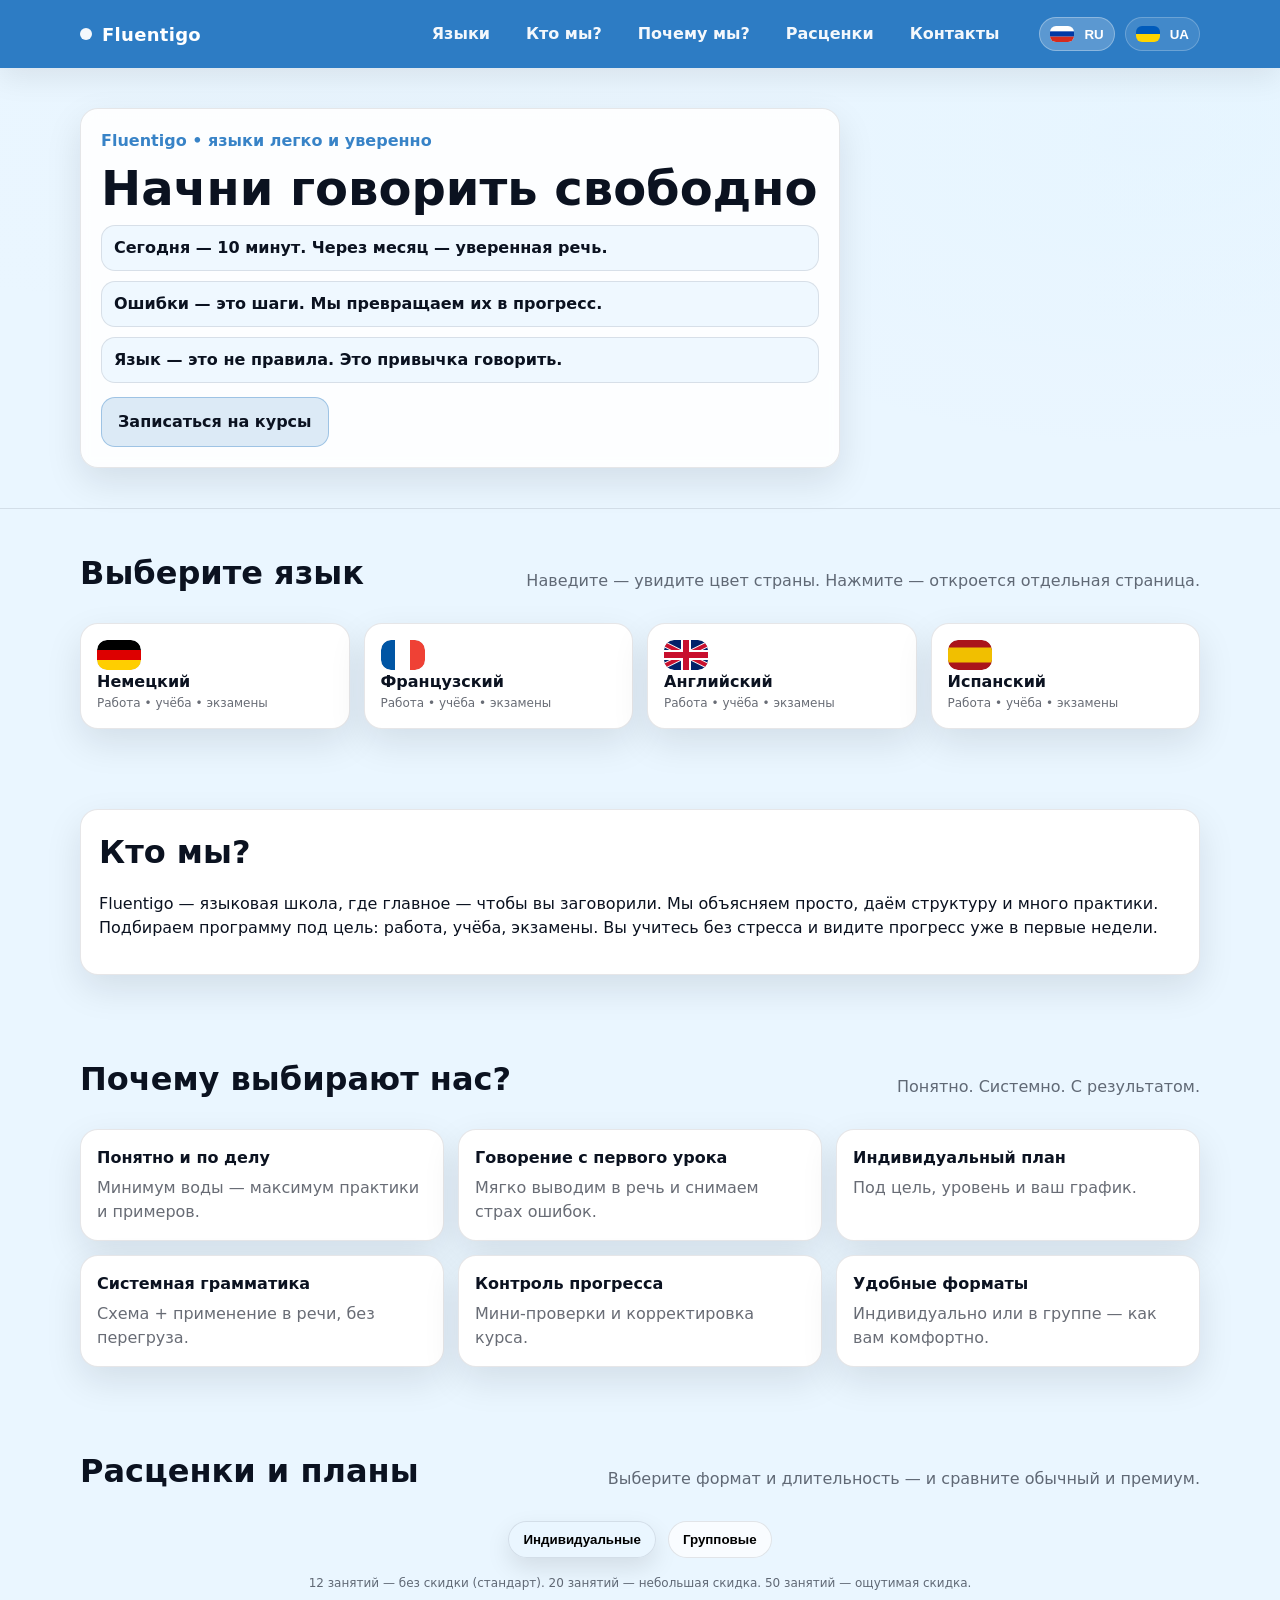
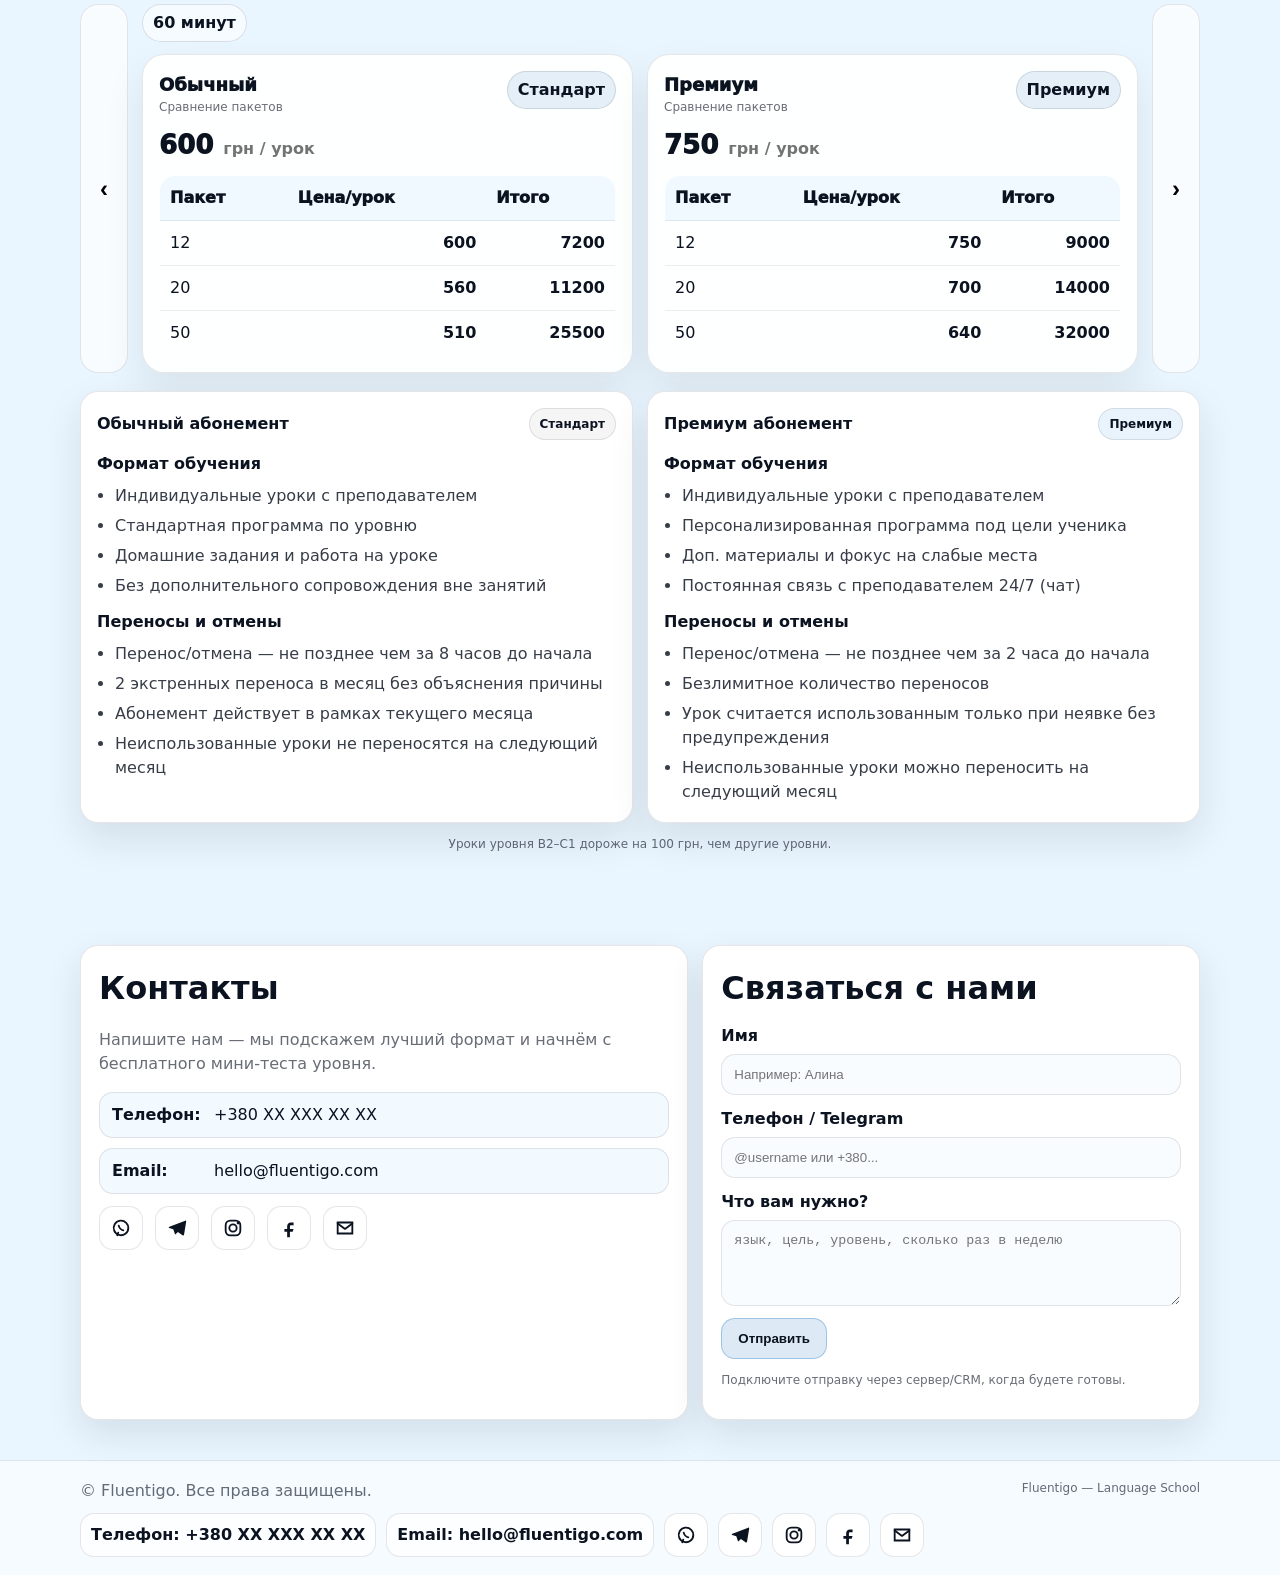
==== index.html @ a1dac769 "Add files via upload" ====
<!doctype html>
<html lang="ru">
<head>
  <meta charset="utf-8" />
  <meta name="viewport" content="width=device-width, initial-scale=1" />
  <title>Fluentigo — языковая школа</title>
  <link rel="stylesheet" href="./styles.css" />
</head>

<body>
  <header class="topbar">
    <div class="container topbar-row">
      <a class="brand" href="./index.html" aria-label="Fluentigo">
        <span class="brand-dot"></span>
        <span class="brand-name" id="siteName">Fluentigo</span>
      </a>

      <!-- Desktop: inline. Mobile: turns into a right-side drawer (see styles.css) -->
      <div class="topbar-actions" aria-label="Меню">
        <nav class="nav" aria-label="Навигация">
          <a href="#languages" data-i18n="nav_languages">Языки</a>
          <a href="#about" data-i18n="nav_about">Кто мы?</a>
          <a href="#why" data-i18n="nav_why">Почему мы?</a>
          <a href="#pricing" data-i18n="nav_pricing">Расценки</a>
          <a href="#contact" data-i18n="nav_contact">Контакты</a>
        </nav>
        <div class="ui-switch" aria-label="Выбор языка интерфейса">
          <button class="ui-pill" id="uiRu" type="button" aria-pressed="true" title="Русский">
            <span class="flag-mini"><img src="./assets/flags/ru.svg" alt="RU"></span>
            <span>RU</span>
          </button>
          <button class="ui-pill" id="uiUa" type="button" aria-pressed="false" title="Українська">
            <span class="flag-mini"><img src="./assets/flags/ua.svg" alt="UA"></span>
            <span>UA</span>
          </button>
        </div>
      </div>

      <button class="menu-btn" type="button" aria-label="Открыть меню" aria-expanded="false">
        <span></span>
      </button>
    </div>
  </header>

  <div class="menu-backdrop" aria-hidden="true"></div>

  <main>
    <section class="section hero" id="heroSection">
      <div class="container hero-grid">
        <div class="hero-card">
          <p class="hero-kicker" id="heroKicker"></p>
          <h1 id="heroTitle"></h1>
          <div class="hero-quotes" id="heroQuotes"></div>

          <div class="hero-actions">
            <a class="btn" href="#contact" data-i18n="btn_enroll">Записаться на курсы</a>
          </div>
        </div>
      </div>
    </section>

    <section class="section" id="languages">
      <div class="container">
        <div class="section-head">
          <h2>Выберите язык</h2>
          <p class="muted">Наведите — увидите цвет страны. Нажмите — откроется отдельная страница.</p>
        </div>
        <div class="lang-grid" id="langGrid"></div>
      </div>
    </section>

    <section class="section" id="about">
      <div class="container">
        <div class="panel">
          <h2 id="aboutTitle"></h2>
          <p id="aboutText" class="text"></p>
        </div>
      </div>
    </section>

    <section class="section" id="why">
      <div class="container">
        <div class="section-head">
          <h2>Почему выбирают нас?</h2>
          <p class="muted">Понятно. Системно. С результатом.</p>
        </div>
        <div class="cards" id="whyCards"></div>
      </div>
    </section>
    <section class="section" id="pricing">
      <div class="container">
        <div class="section-head">
          <h2 data-i18n="pricing_title">Расценки и планы</h2>
          <p class="muted" data-i18n="pricing_subtitle">Выберите формат и длительность — и сравните обычный и премиум.</p>
        </div>

        <div class="pricing-controls" role="group" aria-label="Формат занятий">
          <button class="chip" id="typeIndividual" type="button" aria-pressed="true">Индивидуальные</button>
          <button class="chip" id="typeGroup" type="button" aria-pressed="false">Групповые</button>
        </div>

        <div class="muted tiny" style="text-align:center; margin-bottom: 12px;" id="discountNote"></div>

        <div class="pricing-carousel">
          <button class="carousel-arrow" id="pricePrev" type="button" aria-label="Предыдущая длительность">‹</button>

          <div>
            <div class="duration-pill" id="durationPill">60 минут</div>
            <div class="pricing-cards" id="pricingCards"></div>
          </div>

          <button class="carousel-arrow" id="priceNext" type="button" aria-label="Следующая длительность">›</button>
        </div>

        <div class="pricing-benefits" id="pricingBenefits"></div>

        <p class="muted tiny" style="text-align:center; margin-top: 12px;" id="pricingNote"></p>
      </div>
    </section>


    <section class="section" id="contact">
      <div class="container contact-grid">
        <div class="panel">
          <h2>Контакты</h2>
          <p class="text muted" id="contactText"></p>

          <div class="contact-list" id="contactList"></div>
          <div class="socials" id="socials"></div>
        </div>

        <form class="panel form"  id="contactForm">
          <h2 style="margin-top:0;" id="contactFormTitle"></h2>
          <label>
            <span id="contactFormNameLabel"></span>
            <input required type="text" id="contactFormName" />
          </label>
          <label>
            <span id="contactFormPhoneLabel"></span>
            <input required type="text" id="contactFormPhone" />
          </label>
          <label>
            <span id="contactFormNeedLabel"></span>
            <textarea rows="4" id="contactFormNeed"></textarea>
          </label>
          <button class="btn" type="submit" id="contactFormSubmit"></button>
          <p class="muted tiny" id="contactFormHelper"></p>
        </form>
      </div>
    </section>
  </main>

  <footer class="footer">
    <div class="container footer-row">
      <div>
        <div class="muted" id="footerText"></div>
        <div class="footer-contacts" id="footerContacts"></div>
      </div>
      <span class="muted tiny">Fluentigo — Language School</span>
    </div>
  </footer>

  <script src="./mobile-nav.js"></script>

  <script>
    const $ = (id) => document.getElementById(id);

    
    const ICONS = {
      whatsapp: `<svg class="icon" viewBox="0 0 24 24" fill="none" aria-hidden="true"><path d="M20 12a8 8 0 1 1-2.3-5.7A8 8 0 0 1 20 12Z" stroke="currentColor" stroke-width="2"/><path d="M8 20l1-3" stroke="currentColor" stroke-width="2" stroke-linecap="round"/><path d="M9.5 9.5c.4 2.2 2.8 4.6 5 5" stroke="currentColor" stroke-width="2" stroke-linecap="round"/></svg>`,
      telegram: `<svg class="icon" viewBox="0 0 24 24" fill="none" aria-hidden="true"><path d="M21 4 3.7 10.7c-.9.4-.9 1.1-.2 1.3l4.5 1.4 1.7 5.2c.2.6.3.6.7.2l2.6-2.5 5 3.7c.9.5 1.5.2 1.7-.8L22 5.3c.2-1.1-.5-1.7-1-1.3Z" fill="currentColor"/></svg>`,
      instagram: `<svg class="icon" viewBox="0 0 24 24" fill="none" aria-hidden="true"><rect x="4" y="4" width="16" height="16" rx="5" stroke="currentColor" stroke-width="2"/><path d="M8 12a4 4 0 1 0 8 0 4 4 0 0 0-8 0Z" stroke="currentColor" stroke-width="2"/><path d="M17.5 6.6h.01" stroke="currentColor" stroke-width="3" stroke-linecap="round"/></svg>`,
      facebook: `<svg class="icon" viewBox="0 0 24 24" fill="none" aria-hidden="true"><path d="M14 9h3V6h-3c-2.2 0-4 1.8-4 4v3H7v3h3v6h3v-6h3l1-3h-4v-3c0-.6.4-1 1-1Z" fill="currentColor"/></svg>`,
      email: `<svg class="icon" viewBox="0 0 24 24" fill="none" aria-hidden="true"><path d="M4 6h16v12H4V6Z" stroke="currentColor" stroke-width="2" /><path d="M4 7l8 6 8-6" stroke="currentColor" stroke-width="2" stroke-linecap="round" stroke-linejoin="round"/></svg>`
    };

    function inferIconKey(link){
      const label = (link.label || '').toLowerCase();
      const url = (link.url || '').toLowerCase();
      if (url.startsWith('mailto:') || label.includes('email')) return 'email';
      if (label.includes('whatsapp')) return 'whatsapp';
      if (label.includes('telegram')) return 'telegram';
      if (label.includes('instagram')) return 'instagram';
      if (label.includes('facebook')) return 'facebook';
      return 'email';
    }

    function makeSocialIcon(link, isFooter=false){
      const key = inferIconKey(link);
      const a = el('a', {
        class: isFooter ? 'footer-link social-icon' : 'social-icon',
        href: link.url,
        target: '_blank',
        rel: 'noopener',
        title: link.label
      });
      a.innerHTML = ICONS[key] + `<span>${link.label}</span>`;
      return a;
    }

    function qp(name){ return new URL(location.href).searchParams.get(name); }
    function getUI(){
      return qp('ui') || localStorage.getItem('ui') || 'ru';
    }
    function setUI(ui){
      localStorage.setItem('ui', ui);
      $('uiRu').setAttribute('aria-pressed', ui==='ru' ? 'true':'false');
      $('uiUa').setAttribute('aria-pressed', ui==='ua' ? 'true':'false');
      document.documentElement.lang = ui==='ua' ? 'uk' : 'ru';
      // tiny i18n for nav and pricing
      const I = {
        ru: {nav_languages:'Языки',nav_about:'Кто мы?',nav_why:'Почему мы?',nav_pricing:'Расценки',nav_contact:'Контакты',
             btn_enroll:'Записаться на курсы',
             pricing_title:'Расценки и планы',pricing_subtitle:'Выберите формат и длительность — и сравните обычный и премиум.'},
        ua: {nav_languages:'Мови',nav_about:'Хто ми?',nav_why:'Чому ми?',nav_pricing:'Ціни',nav_contact:'Контакти',
             btn_enroll:'Записатися на курси',
             pricing_title:'Ціни та плани',pricing_subtitle:'Оберіть формат і тривалість — та порівняйте звичайний і преміум.'}
      };
      document.querySelectorAll('[data-i18n]').forEach(n=>{
        const k=n.getAttribute('data-i18n');
        if(I[ui] && I[ui][k]) n.textContent = I[ui][k];
      });
    }

    // --- i18n helper: supports both plain strings and {ru,ua} objects in data.json
    function pick(v, ui=getUI()){
      if (v == null) return '';
      if (typeof v === 'string' || typeof v === 'number' || typeof v === 'boolean') return String(v);
      if (Array.isArray(v)) return v.map(x => pick(x, ui));
      if (typeof v === 'object') return (v[ui] ?? v.ua ?? v.uk ?? v.ru ?? '');
      return String(v);
    }

function el(tag, attrs = {}, children = []) {
      const n = document.createElement(tag);
      for (const [k, v] of Object.entries(attrs)) {
        if (k === 'class') n.className = v;
        else n.setAttribute(k, v);
      }
      for (const c of children) n.appendChild(typeof c === 'string' ? document.createTextNode(c) : c);
      return n;
    }

    function applyTheme(theme) {
      const r = document.documentElement;
      const bgImage = theme.backgroundImage ? `url("${theme.backgroundImage}")` : 'none';
      r.style.setProperty('--page-bg', theme.pageBg);
      r.style.setProperty('--page-bg-image', bgImage);
      r.style.setProperty('--text', theme.text);
      r.style.setProperty('--panel-bg', theme.panelBg);
      r.style.setProperty('--topbar-bg', theme.topbarBg);
      r.style.setProperty('--topbar-text', theme.topbarText);
    }

    function renderFooter(data) {
      $('footerText').textContent = pick(data.site.footerText);
      const fc = $('footerContacts');
      fc.innerHTML = '';
      (data.contact.items || []).forEach(i => {
        fc.appendChild(el('span', { class: 'footer-link' }, [`${pick(i.label)}: ${i.value}`]));
      });
      (data.contact.links || []).forEach(l => { fc.appendChild(makeSocialIcon(l, true)); });
    }

    function renderHome(data) {
      applyTheme(data.site.defaultTheme);
      $('siteName').textContent = data.site.name;

      $('heroKicker').textContent = pick(data.hero.kicker);
      $('heroTitle').textContent = pick(data.hero.title);
      $('heroSection').style.backgroundImage = `url("${data.hero.backgroundImage}")`;

      const qWrap = $('heroQuotes');
      qWrap.innerHTML = '';
      data.hero.quotes.forEach(q => qWrap.appendChild(el('div', { class: 'quote' }, [pick(q)])));

      const lg = $('langGrid');
      lg.innerHTML = '';
      data.languages.forEach(lang => {
        lg.appendChild(
          el('a', {
            class: 'lang-card',
            href: `./language.html?lang=${encodeURIComponent(lang.id)}&ui=${encodeURIComponent(getUI())}`,
            style: `--hover:${lang.hoverColor}`
          }, [
            (function(){
              const f = el('div', { class: 'lang-flag' });
              if (typeof lang.flag === 'string' && (lang.flag.endsWith('.svg') || lang.flag.endsWith('.png') || lang.flag.endsWith('.jpg') || lang.flag.endsWith('.webp'))) {
                f.appendChild(el('img', { class:'flag-img', src: lang.flag, alt: pick(lang.name) }));
              } else {
                f.textContent = lang.flag || '';
              }
              return f;
            })(),
            el('div', { class: 'lang-label' }, [pick(lang.name)]),
            el('div', { class: 'muted tiny' }, [pick(lang.short)])
          ])
        );
      });

      $('aboutTitle').textContent = pick(data.about.title);
      $('aboutText').textContent = pick(data.about.text);

      const wc = $('whyCards');
      wc.innerHTML = '';
      data.why.cards.forEach(c => {
        wc.appendChild(el('div', { class: 'card' }, [
          el('div', { class: 'card-title' }, [pick(c.title)]),
          el('div', { class: 'muted' }, [pick(c.text)])
        ]));
      });

      $('contactText').textContent = pick(data.contact.text);

      const cl = $('contactList');
      cl.innerHTML = '';
      data.contact.items.forEach(i => {
        cl.appendChild(el('div', { class: 'contact-item' }, [
          el('span', { class: 'contact-k' }, [pick(i.label) + ':']),
          el('span', {}, [i.value])
        ]));
      });

      const socials = $('socials');
      socials.innerHTML = '';
      data.contact.links.forEach(s => { socials.appendChild(makeSocialIcon(s)); });


      // Contact form i18n (title, labels, placeholders, button, helper, alert)
      const f = data.contact?.form || {};
      $('contactFormTitle').textContent = pick(f.title);
      $('contactFormNameLabel').textContent = pick(f.nameLabel);
      $('contactFormPhoneLabel').textContent = pick(f.phoneLabel);
      $('contactFormNeedLabel').textContent = pick(f.needLabel);
      $('contactFormName').setAttribute('placeholder', pick(f.namePlaceholder));
      $('contactFormPhone').setAttribute('placeholder', pick(f.phonePlaceholder));
      $('contactFormNeed').setAttribute('placeholder', pick(f.needPlaceholder));
      $('contactFormSubmit').textContent = pick(f.submit);
      $('contactFormHelper').textContent = pick(f.helper);

      const formEl = $('contactForm');
      if (formEl && !formEl.__bound){
        formEl.__bound = true;
        formEl.addEventListener('submit', (e)=>{
          e.preventDefault();
          alert(pick(f.alert));
          formEl.reset();
        });
      }

      renderFooter(data);
    }

    
    function renderPricing(data){
      const ui = getUI();
      const P = data.pricingInteractive;
      if (!P) return;

      let type = 'individual';
      let idx = 0;

      const btnInd = $('typeIndividual');
      const btnGrp = $('typeGroup');

      function setType(t){
        type = t;
        idx = 0; // reset to first duration (60)
        btnInd.setAttribute('aria-pressed', t==='individual' ? 'true':'false');
        btnGrp.setAttribute('aria-pressed', t==='group' ? 'true':'false');
        btnInd.textContent = P.types.individual.label[ui] || P.types.individual.label.ru;
        btnGrp.textContent = P.types.group.label[ui] || P.types.group.label.ru;
        draw();
      }

      function curDuration(){
        const d = P.types[type].durations[idx % P.types[type].durations.length];
        return String(d);
      }

      function draw(){
        const d = curDuration();
        const plans = P.types[type].plans[d];
        $('durationPill').textContent = `${d} ${ui==='ua' ? 'хвилин' : 'минут'}`;
        $('discountNote').textContent = (P.discountNote?.[ui] || P.discountNote?.ru || '');
        $('pricingNote').textContent = (P.noteB2C1?.[ui] || P.noteB2C1?.ru || '');

        const wrap = $('pricingCards');
        wrap.innerHTML = '';

        const cards = [
          {key:'regular', title: ui==='ua' ? 'Звичайний' : 'Обычный', badge: ui==='ua' ? 'Стандарт' : 'Стандарт'},
          {key:'premium', title: ui==='ua' ? 'Преміум' : 'Премиум', badge: ui==='ua' ? 'Преміум' : 'Премиум'}
        ];

        cards.forEach(c=>{
          const plan = plans[c.key];
          const card = el('div', {class:'price-card'});
          const head = el('div', {class:'pc-head'}, [
            el('div', {}, [
              el('div', {class:'pc-title'}, [c.title]),
              el('div', {class:'muted tiny'}, [ui==='ua' ? 'Порівняння пакунків' : 'Сравнение пакетов'])
            ]),
            el('div', {class:'pc-badge'}, [c.badge])
          ]);
          card.appendChild(head);

          const single = el('div', {class:'pc-single'}, [
            el('div', {class:'amount'}, [`${plan.single}`]),
            el('div', {class:'per'}, [`${P.currency} / ${ui==='ua' ? 'урок' : 'урок'}`])
          ]);
          card.appendChild(single);

          const table = el('table', {class:'price-table'});
          const thead = el('thead', {}, [el('tr', {}, [
            el('th', {}, [ui==='ua' ? 'Пакет' : 'Пакет']),
            el('th', {}, [ui==='ua' ? 'Ціна/урок' : 'Цена/урок']),
            el('th', {}, [ui==='ua' ? 'Разом' : 'Итого'])
          ])]);
          table.appendChild(thead);

          const tb = el('tbody');
          plan.packs.forEach(p=>{
            tb.appendChild(el('tr', {}, [
              el('td', {}, [`${p.count}`]),
              el('td', {class:'num'}, [`${p.per}`]),
              el('td', {class:'num'}, [`${p.total}`])
            ]));
          });
          table.appendChild(tb);

          card.appendChild(table);
          wrap.appendChild(card);
        });

        // benefits / differences between Regular and Premium
        const bWrap = $('pricingBenefits');
        bWrap.innerHTML = '';
        const benefits = (P.types[type] && P.types[type].benefits) ? P.types[type].benefits : null;

        function benefitCard(obj, variant){
          const title = (obj?.title?.[ui] || obj?.title?.ru || '');
          const card = el('div', { class: `benefit-card ${variant}` }, [
            el('div', { class:'benefit-head' }, [
              el('div', { class:'benefit-title' }, [title]),
              el('div', { class:'benefit-tag' }, [variant==='premium' ? (ui==='ua'?'Преміум':'Премиум') : (ui==='ua'?'Стандарт':'Стандарт')])
            ])
          ]);

          (obj.sections || []).forEach(sec=>{
            card.appendChild(el('div', { class:'benefit-section' }, [
              el('div', { class:'benefit-sub' }, [(sec.title?.[ui] || sec.title?.ru || '')]),
              el('ul', { class:'benefit-list' }, (sec.items?.[ui] || sec.items?.ru || []).map(t=> el('li', {}, [t])))
            ]));
          });
          return card;
        }

        if (benefits){
          bWrap.appendChild(benefitCard(benefits.regular, 'regular'));
          bWrap.appendChild(benefitCard(benefits.premium, 'premium'));
        }
      }

      $('pricePrev').addEventListener('click', ()=>{ idx = (idx - 1 + P.types[type].durations.length) % P.types[type].durations.length; draw(); });
      $('priceNext').addEventListener('click', ()=>{ idx = (idx + 1) % P.types[type].durations.length; draw(); });

      btnInd.addEventListener('click', ()=> setType('individual'));
      btnGrp.addEventListener('click', ()=> setType('group'));

      setType('individual');
    }

    (async function init() {
      const res = await fetch('./data.json', { cache: 'no-store' });
      const data = await res.json();
      setUI(getUI());
      $('uiRu').addEventListener('click', ()=>{ location.search = '?ui=ru'; });
      $('uiUa').addEventListener('click', ()=>{ location.search = '?ui=ua'; });
      renderHome(data);
      renderPricing(data);
    })().catch(console.error);
  </script>

  <script src="./mobile-nav.js"></script>
</body>
</html>
---- styles.css ----
:root{
  --page-bg: #EAF6FF;
  --page-bg-image: none;
  --text: #0B1220;
  --panel-bg: #FFFFFF;
  --topbar-bg: #2D7CC4;
  --topbar-text: #FFFFFF;

  --line: rgba(11,18,32,.10);
  --muted: rgba(11,18,32,.62);
  --shadow: 0 14px 36px rgba(11,18,32,.10);
  --radius: 18px;
}

*{ box-sizing: border-box; }
html, body { height: 100%; margin: 0; padding: 0; }

body{
  min-height: 100vh;
  display: flex;
  flex-direction: column;
  font-family: system-ui, -apple-system, Segoe UI, Roboto, Arial, sans-serif;
  background:
    linear-gradient(180deg, rgba(234,246,255,.72), rgba(234,246,255,.72)),
    var(--page-bg-image),
    radial-gradient(900px 500px at 10% 0%, rgba(45,124,196,.14), transparent 60%),
    radial-gradient(900px 500px at 90% 15%, rgba(122,211,255,.22), transparent 62%),
    var(--page-bg);
  background-repeat: no-repeat;
  background-position: center, center, 10% 0%, 90% 15%, center;
  background-size: cover, cover, auto, auto, auto;
  color: var(--text);
  line-height: 1.5;
}

main{ flex: 1; }

a{ color: inherit; text-decoration: none; }
.container{ width: min(1120px, calc(100% - 32px)); margin: 0 auto; }
.muted{ color: var(--muted); }
.text{ font-size: 16px; }
.tiny{ font-size: 12px; }

/* TOPBAR */
.topbar{
  position: sticky;
  top:0;
  z-index: 50;
  background: var(--topbar-bg);
  color: var(--topbar-text);
  box-shadow: 0 10px 30px rgba(0,0,0,.08);
}
.topbar-row{
  display:flex;
  align-items:center;
  justify-content:space-between;
  padding: 14px 0;
  gap: 14px;
}
.brand{
  display:flex;
  align-items:center;
  gap: 10px;
  font-weight: 900;
  letter-spacing: .3px;
}
.brand-dot{
  width: 12px; height: 12px;
  border-radius: 999px;
  background: rgba(255,255,255,.95);
}
.brand-name{ font-size: 18px; }
.nav{ display:flex; gap: 16px; font-weight: 700; }
.nav a{ padding: 8px 10px; border-radius: 12px; color: rgba(255,255,255,.95); }
.nav a:hover{ background: rgba(255,255,255,.14); }

/* SECTIONS */
.section{ padding: 40px 0; }
.section-head{
  display:flex;
  align-items:flex-end;
  justify-content:space-between;
  gap: 14px;
  margin-bottom: 14px;
}
h1{ font-size: clamp(30px, 4vw, 48px); line-height: 1.05; margin: 10px 0 12px; }
h2{ font-size: clamp(22px, 2.8vw, 32px); margin: 0 0 12px; }

/* PANELS / CARDS */
.panel{
  background: var(--panel-bg);
  border: 1px solid var(--line);
  border-radius: var(--radius);
  padding: 18px;
  box-shadow: var(--shadow);
}
.cards{ display:grid; grid-template-columns: repeat(3, 1fr); gap: 14px; }
.card{
  background: var(--panel-bg);
  border: 1px solid var(--line);
  border-radius: var(--radius);
  padding: 16px;
  box-shadow: var(--shadow);
}
.card-title{ font-weight: 900; margin-bottom: 6px; }

/* BUTTONS */
.btn{
  display:inline-flex;
  align-items:center;
  justify-content:center;
  padding: 12px 16px;
  border-radius: 14px;
  border: 1px solid rgba(45,124,196,.35);
  background: rgba(45,124,196,.16);
  color: var(--text);
  font-weight: 900;
  cursor:pointer;
}
.btn:hover{ background: rgba(45,124,196,.22); }
.btn-ghost{
  border: 1px solid var(--line);
  background: rgba(255,255,255,.65);
}
.btn-ghost:hover{ background: rgba(255,255,255,.85); }

/* HERO (photo behind) */
.hero{
  position: relative;
  background-position: center;
  background-size: cover;
  background-repeat: no-repeat;
  border-bottom: 1px solid var(--line);
}
.hero::before{
  content:"";
  position:absolute;
  inset:0;
  background: linear-gradient(
    90deg,
    rgba(234,246,255,0.92),
    rgba(234,246,255,0.74),
    rgba(234,246,255,0.38)
  );
}
.hero-grid{ position: relative; z-index: 1; display:grid; grid-template-columns: 1fr; }
.hero-card{
  max-width: 760px;
  background: rgba(255,255,255,0.90);
  backdrop-filter: blur(6px);
  border: 1px solid var(--line);
  border-radius: var(--radius);
  padding: 20px;
  box-shadow: var(--shadow);
}
.hero-kicker{ font-weight: 900; color: rgba(45,124,196,.95); margin: 0; }
.hero-quotes{ display:grid; gap: 10px; margin-top: 10px; }
.quote{
  padding: 10px 12px;
  border-radius: 14px;
  border: 1px solid var(--line);
  background: rgba(234,246,255,.75);
  font-weight: 700;
}
.hero-actions{ display:flex; gap: 10px; margin-top: 14px; flex-wrap: wrap; }
.hero-badges{ display:flex; gap: 8px; flex-wrap: wrap; margin-top: 14px; }
.badge{
  padding: 6px 10px;
  border-radius: 999px;
  border: 1px solid var(--line);
  background: rgba(234,246,255,.9);
  font-size: 12px;
  font-weight: 800;
}

/* LANGUAGES */
.lang-grid{ display:grid; grid-template-columns: repeat(4, 1fr); gap: 14px; }
.lang-card{
  display:block;
  text-align:left;
  border: 1px solid var(--line);
  background: #fff;
  border-radius: var(--radius);
  padding: 16px;
  box-shadow: var(--shadow);
  transition: transform .12s ease, background .12s ease;
}
.lang-card:hover{ transform: translateY(-2px); background: var(--hover); }
.lang-flag{ width: 44px; height: 30px; border-radius: 10px; overflow: hidden; display:flex; align-items:center; justify-content:center; box-shadow: inset 0 0 0 1px rgba(11,18,32,.10); font-size: 22px; line-height: 1; }
.lang-flag.big{ width: 140px; height: 92px; border-radius: 16px; font-size: 44px; }
.lang-label{ font-weight: 900; }

/* CONTACT */
.contact-grid{ display:grid; grid-template-columns: 1.1fr .9fr; gap: 14px; }
.contact-list{ display:grid; gap: 10px; margin-top: 10px; }
.contact-item{
  padding: 10px 12px;
  border: 1px solid var(--line);
  border-radius: 14px;
  background: rgba(234,246,255,.60);
  display:flex;
  gap: 10px;
}
.contact-k{ font-weight: 900; min-width: 92px; }
.socials{ display:flex; gap: 10px; flex-wrap: wrap; margin-top: 12px; }
.social{
  padding: 10px 12px;
  border-radius: 14px;
  border: 1px solid var(--line);
  background: #fff;
  font-weight: 900;
}
.social:hover{ background: rgba(234,246,255,.90); }

.form label{ display:grid; gap: 6px; margin-bottom: 12px; font-weight: 900; }
input, textarea{
  width: 100%;
  padding: 12px 12px;
  border-radius: 14px;
  border: 1px solid var(--line);
  background: rgba(234,246,255,.35);
  color: var(--text);
  outline: none;
}
input:focus, textarea:focus{
  border-color: rgba(45,124,196,.55);
  box-shadow: 0 0 0 3px rgba(45,124,196,.16);
}

/* LANGUAGE / TEACHERS */
.lang-header{
  display:flex;
  align-items:center;
  justify-content:space-between;
  gap: 12px;
  margin-bottom: 14px;
}
.lang-title{ display:flex; align-items:center; gap: 12px; }
.lang-h1{ margin: 0; }

.goal-grid{ display:grid; grid-template-columns: repeat(3, 1fr); gap: 12px; }
.goal-card{
  display:block;
  border: 1px solid var(--line);
  background: rgba(255,255,255,.90);
  border-radius: var(--radius);
  padding: 14px;
  box-shadow: var(--shadow);
  font-weight: 900;
}
.goal-card:hover{ background: rgba(234,246,255,.85); }
.goal-title{ margin-bottom: 6px; }

.teachers-head{ display:flex; align-items:flex-end; justify-content:space-between; gap: 14px; margin-bottom: 12px; }
.teacher-grid{ display:grid; grid-template-columns: repeat(2, 1fr); gap: 12px; }
.teacher-card{
  border: 1px solid var(--line);
  background: rgba(255,255,255,.92);
  border-radius: var(--radius);
  padding: 14px;
  box-shadow: var(--shadow);
}
.teacher-top{ display:flex; gap: 10px; align-items:center; margin-bottom: 10px; }
.avatar{
  width: 44px; height: 44px;
  border-radius: 16px;
  display:grid; place-items:center;
  font-weight: 1000;
  background: rgba(45,124,196,.16);
  border: 1px solid rgba(45,124,196,.28);
}
.teacher-name{ font-weight: 1000; }
.meta{ margin: 10px 0 0; padding-left: 18px; display:grid; gap: 6px; }

/* FOOTER */
.footer{
  margin-top: auto;
  padding: 18px 0;
  border-top: 1px solid var(--line);
  background: rgba(255,255,255,.55);
}
.footer-row{ display:flex; align-items:flex-start; justify-content:space-between; gap: 12px; }

.footer-contacts{
  display:flex;
  flex-wrap:wrap;
  gap: 10px;
  margin-top: 10px;
}
.footer-link{
  display:inline-flex;
  align-items:center;
  gap: 8px;
  padding: 8px 10px;
  border-radius: 14px;
  border: 1px solid var(--line);
  background: rgba(255,255,255,.75);
  font-weight: 800;
}
.footer-link:hover{ background: rgba(234,246,255,.95); }

/* MODAL */
.modal-backdrop{
  position: fixed;
  inset: 0;
  background: rgba(11,18,32,.45);
  display: grid;
  place-items: center;
  padding: 18px;
  z-index: 999;
}
.modal{
  width: min(520px, 100%);
  border-radius: 18px;
  border: 1px solid var(--line);
  background: rgba(255,255,255,.96);
  box-shadow: 0 22px 60px rgba(0,0,0,.25);
  padding: 16px;
}
.modal-actions{ display:flex; gap: 10px; flex-wrap: wrap; }

/* RESPONSIVE */
@media (max-width: 980px){
  .lang-grid{ grid-template-columns: repeat(2, 1fr); }
  .cards{ grid-template-columns: repeat(2, 1fr); }
  .contact-grid{ grid-template-columns: 1fr; }
  .goal-grid{ grid-template-columns: 1fr; }
  .teacher-grid{ grid-template-columns: 1fr; }
}
@media (max-width: 560px){
  .lang-grid{ grid-template-columns: 1fr; }
  .cards{ grid-template-columns: 1fr; }
}


/* ===== Fluentigo updates: icons, pricing carousel, level selector ===== */

.flag-img{
  width: 100%;
  height: 100%;
  border-radius: inherit;
  display:block;
  object-fit: cover;
  box-shadow: inset 0 0 0 1px rgba(11,18,32,.10);
}

.ui-switch{
  display:flex;
  gap:10px;
  align-items:center;
  margin-left: 16px;
}
.ui-pill{
  display:flex;
  align-items:center;
  gap:10px;
  padding: 8px 10px;
  border-radius: 999px;
  border: 1px solid rgba(255,255,255,.22);
  background: rgba(255,255,255,.10);
  cursor: pointer;
  color: var(--topbar-text);
  font-weight: 900;
}
.ui-pill[aria-pressed="true"]{
  background: rgba(255,255,255,.22);
  border-color: rgba(255,255,255,.30);
}
.ui-pill .flag-mini{
  width: 24px;
  height: 16px;
  border-radius: 6px;
  overflow:hidden;
  display:grid;
}
.ui-pill .flag-mini img{ width:100%; height:100%; object-fit:cover; display:block; }

.socials{ gap: 12px; }
.social-icon{
  display:inline-flex;
  align-items:center;
  justify-content:center;
  width: 44px;
  height: 44px;
  border-radius: 14px;
  border: 1px solid var(--line);
  background: #fff;
}
.social-icon:hover{ background: rgba(234,246,255,.90); }
.social-icon svg{ width: 22px; height: 22px; display:block; }
.social-icon span{ position:absolute; width:1px; height:1px; overflow:hidden; clip:rect(0,0,0,0); }

/* pricing */
.pricing-controls{
  display:flex;
  justify-content:center;
  gap: 12px;
  margin: 8px 0 16px;
  flex-wrap: wrap;
}
.chip{
  padding: 10px 14px;
  border-radius: 999px;
  border: 1px solid var(--line);
  background: rgba(255,255,255,.70);
  font-weight: 900;
  cursor:pointer;
}
.chip[aria-pressed="true"]{
  background: rgba(234,246,255,.95);
  box-shadow: 0 10px 24px rgba(0,0,0,.10);
}
.pricing-carousel{
  display:grid;
  grid-template-columns: 48px 1fr 48px;
  gap: 14px;
  align-items: stretch;
}
.carousel-arrow{
  border-radius: 18px;
  border: 1px solid var(--line);
  background: rgba(255,255,255,.70);
  cursor:pointer;
  font-size: 24px;
  font-weight: 900;
}
.carousel-arrow:hover{ background: rgba(234,246,255,.95); }
.pricing-cards{
  display:grid;
  grid-template-columns: repeat(2, minmax(0, 1fr));
  gap: 14px;
}
@media (max-width: 820px){
  .pricing-carousel{ grid-template-columns: 1fr; }
  .carousel-arrow{ display:none; }
  .pricing-cards{ grid-template-columns: 1fr; }
}
.price-card{
  border-radius: 22px;
  border: 1px solid var(--line);
  background: rgba(255,255,255,.92);
  padding: 16px;
  box-shadow: 0 18px 40px rgba(0,0,0,.08);
}
.price-card .pc-head{
  display:flex;
  align-items:flex-start;
  justify-content:space-between;
  gap:12px;
  margin-bottom: 10px;
}
.pc-title{
  font-weight: 1000;
  font-size: 18px;
}
.pc-badge{
  padding: 6px 10px;
  border-radius: 999px;
  border: 1px solid rgba(11,18,32,.12);
  background: rgba(45,124,196,.12);
  font-weight: 900;
  white-space: nowrap;
}
.pc-single{
  display:flex;
  gap: 10px;
  align-items: baseline;
  margin: 6px 0 10px;
}
.pc-single .amount{ font-size: 26px; font-weight: 1000; }
.pc-single .per{ font-weight: 900; color: rgba(0,0,0,.55); }

.price-table{
  width: 100%;
  border-collapse: collapse;
  overflow: hidden;
  border-radius: 16px;
  border: 1px solid rgba(11,18,32,.10);
}
.price-table th, .price-table td{
  padding: 10px 10px;
  text-align: left;
  border-bottom: 1px solid rgba(11,18,32,.08);
}
.price-table th{
  font-weight: 1000;
  background: rgba(234,246,255,.65);
}
.price-table tr:last-child td{ border-bottom:none; }
.price-table td.num{ text-align:right; font-weight: 900; }

.duration-pill{
  display:inline-flex;
  gap:8px;
  align-items:center;
  padding: 6px 10px;
  border-radius: 999px;
  border: 1px solid rgba(11,18,32,.12);
  background: rgba(255,255,255,.55);
  font-weight: 900;
  margin: 0 auto 12px;
}

/* level selector */
.level-grid{
  display:flex;
  flex-wrap: wrap;
  gap: 10px;
}
.level-btn{
  padding: 10px 14px;
  border-radius: 16px;
  border: 1px solid var(--line);
  background: rgba(255,255,255,.80);
  cursor: pointer;
  font-weight: 1000;
}
.level-btn[aria-pressed="true"]{
  background: rgba(234,246,255,.95);
  box-shadow: 0 12px 28px rgba(0,0,0,.10);
}
.level-sep{
  width: 12px;
}

/* teachers footer icon row */
.footer-icons{
  display:flex;
  gap: 10px;
  flex-wrap: wrap;
  margin-top: 10px;
}

.icon-btn{
  display:inline-flex;
  align-items:center;
  gap:10px;
  padding: 10px 12px;
  border-radius: 16px;
  border: 1px solid var(--line);
  background: rgba(255,255,255,.85);
  cursor:pointer;
  font-weight: 1000;
}
.icon-btn:hover{ background: rgba(234,246,255,.95); }
.icon-btn svg{ width: 20px; height: 20px; }


/* Pricing: package differences (Regular vs Premium) */
.pricing-benefits{
  margin-top: 18px;
  display: grid;
  grid-template-columns: repeat(2, minmax(0, 1fr));
  gap: 14px;
}
.benefit-card{
  background: var(--panel-bg);
  border: 1px solid var(--line);
  border-radius: 18px;
  padding: 16px 16px 12px;
  box-shadow: 0 16px 38px rgba(11,18,32,.10);
}
.benefit-head{
  display:flex;
  align-items:center;
  justify-content:space-between;
  gap: 10px;
  margin-bottom: 10px;
}
.benefit-title{
  font-weight: 900;
  font-size: 16px;
}
.benefit-tag{
  padding: 6px 10px;
  border-radius: 999px;
  font-weight: 900;
  font-size: 12px;
  border: 1px solid rgba(11,18,32,.10);
  background: rgba(11,18,32,.04);
}
.benefit-card.premium .benefit-tag{
  background: rgba(66, 153, 225, .12);
}
.benefit-section{
  margin-top: 12px;
}
.benefit-sub{
  font-weight: 900;
  margin-bottom: 8px;
}
.benefit-list{
  margin: 0;
  padding-left: 18px;
  color: rgba(11,18,32,.82);
}
.benefit-list li{ margin: 6px 0; }

@media (max-width: 860px){
  .pricing-benefits{ grid-template-columns: 1fr; }
}


/* ===== Patch: larger level buttons ===== */

/* LEVEL CHIPS — bigger + clearer selected state */
.level-grid{ gap: 12px; }
.level-btn{
  min-width: 56px;
  padding: 12px 16px;
  border-radius: 999px;
  font-size: 15px;
  line-height: 1;
}

/* ===== Mobile-first feel (drawer menu + compact cards) ===== */

/* Header drawer building blocks (enabled on mobile via media query) */
.topbar-actions{
  display:flex;
  align-items:center;
  gap: 14px;
}
.menu-btn{ display:none; }
.menu-backdrop{ display:none; }

@media (max-width: 860px){
  /* Make layout closer to your phone sketches */
  .container{ width: min(560px, calc(100% - 28px)); }
  .section{ padding: 26px 0; }
  .panel{ padding: 16px; border-radius: 22px; }
  .card{ padding: 14px; border-radius: 22px; }
  .hero-card{ padding: 16px; border-radius: 24px; }
  h1{ font-size: clamp(26px, 7vw, 38px); }
  h2{ font-size: clamp(20px, 5.8vw, 28px); }

  .section-head{ flex-direction: column; align-items: flex-start; gap: 6px; }

  /* Topbar: brand + burger; nav/ui inside drawer */
  .topbar-row{
    padding: 12px 0;
    gap: 12px;
  }
  .brand-name{ font-size: 16px; }

  .menu-btn{
    display:inline-grid;
    place-items:center;
    width: 44px;
    height: 44px;
    border-radius: 16px;
    border: 1px solid rgba(255,255,255,.28);
    background: rgba(255,255,255,.12);
    cursor:pointer;
  }
  .menu-btn span{
    width: 18px; height: 2px;
    background: rgba(255,255,255,.95);
    position: relative;
    display:block;
  }
  .menu-btn span::before,
  .menu-btn span::after{
    content:"";
    width: 18px; height: 2px;
    background: rgba(255,255,255,.95);
    position:absolute; left:0;
  }
  .menu-btn span::before{ top: -6px; }
  .menu-btn span::after{ top: 6px; }

  .topbar-actions{
    position: fixed;
    top: 0; right: 0;
    bottom: 0;
    width: min(86vw, 360px);
    padding: 16px;
    background: rgba(255,255,255,.98);
    color: var(--text);
    box-shadow: -20px 0 60px rgba(0,0,0,.18);
    border-left: 1px solid rgba(11,18,32,.08);
    display:flex;
    flex-direction: column;
    align-items: stretch;
    gap: 10px;
    transform: translateX(110%);
    transition: transform .22s ease;
    z-index: 200;
  }
  body.menu-open .topbar-actions{ transform: translateX(0); }

  .menu-backdrop{
    position: fixed;
    inset: 0;
    background: rgba(0,0,0,.35);
    z-index: 150;
    display:none;
  }
  body.menu-open .menu-backdrop{ display:block; }

  /* Drawer nav look */
  .nav{ display:flex; flex-direction: column; gap: 6px; }
  .nav a{
    color: var(--text);
    background: rgba(234,246,255,.70);
    border: 1px solid rgba(11,18,32,.08);
    padding: 12px 12px;
    border-radius: 16px;
  }
  .nav a:hover{ background: rgba(234,246,255,.95); }

  .ui-switch{
    margin-left: 0;
    justify-content: flex-start;
  }
  .ui-pill{
    color: var(--text);
    border-color: rgba(11,18,32,.10);
    background: rgba(234,246,255,.55);
  }
  .ui-pill[aria-pressed="true"]{
    background: rgba(45,124,196,.16);
    border-color: rgba(45,124,196,.28);
  }

  /* Hide desktop nav in header row; it lives in drawer now */
  .topbar-row > .nav{ display:none; }
  .topbar-row > .ui-switch{ display:none; }

  /* Languages: single column already; make cards feel “tap friendly” */
  .lang-card{ padding: 16px; border-radius: 22px; }
  .lang-flag{ width: 48px; height: 34px; border-radius: 12px; }

  /* Goals/levels: like selectable tiles */
  .goal-card{
    width: 100%;
    text-align:left;
    border-radius: 22px;
    padding: 16px;
    background: rgba(255,255,255,.92);
    position: relative;
  }
  .goal-card[aria-pressed="true"]{
    border-color: rgba(45,124,196,.55);
    box-shadow: 0 16px 40px rgba(45,124,196,.18);
    background: rgba(234,246,255,.95);
  }

  .level-btn[aria-pressed="true"]{
    border-color: rgba(45,124,196,.55);
    background: rgba(234,246,255,.95);
    box-shadow: 0 14px 30px rgba(45,124,196,.14);
  }

  /* Teachers cards more compact */
  .teacher-card{ border-radius: 22px; }
  .teacher-top{ align-items: flex-start; }
  .avatar{ border-radius: 18px; }

  /* Contact list wraps better */
  .contact-item{ flex-wrap: wrap; }
  .contact-k{ min-width: auto; }
}

@media (max-width: 420px){
  .container{ width: calc(100% - 24px); }
}
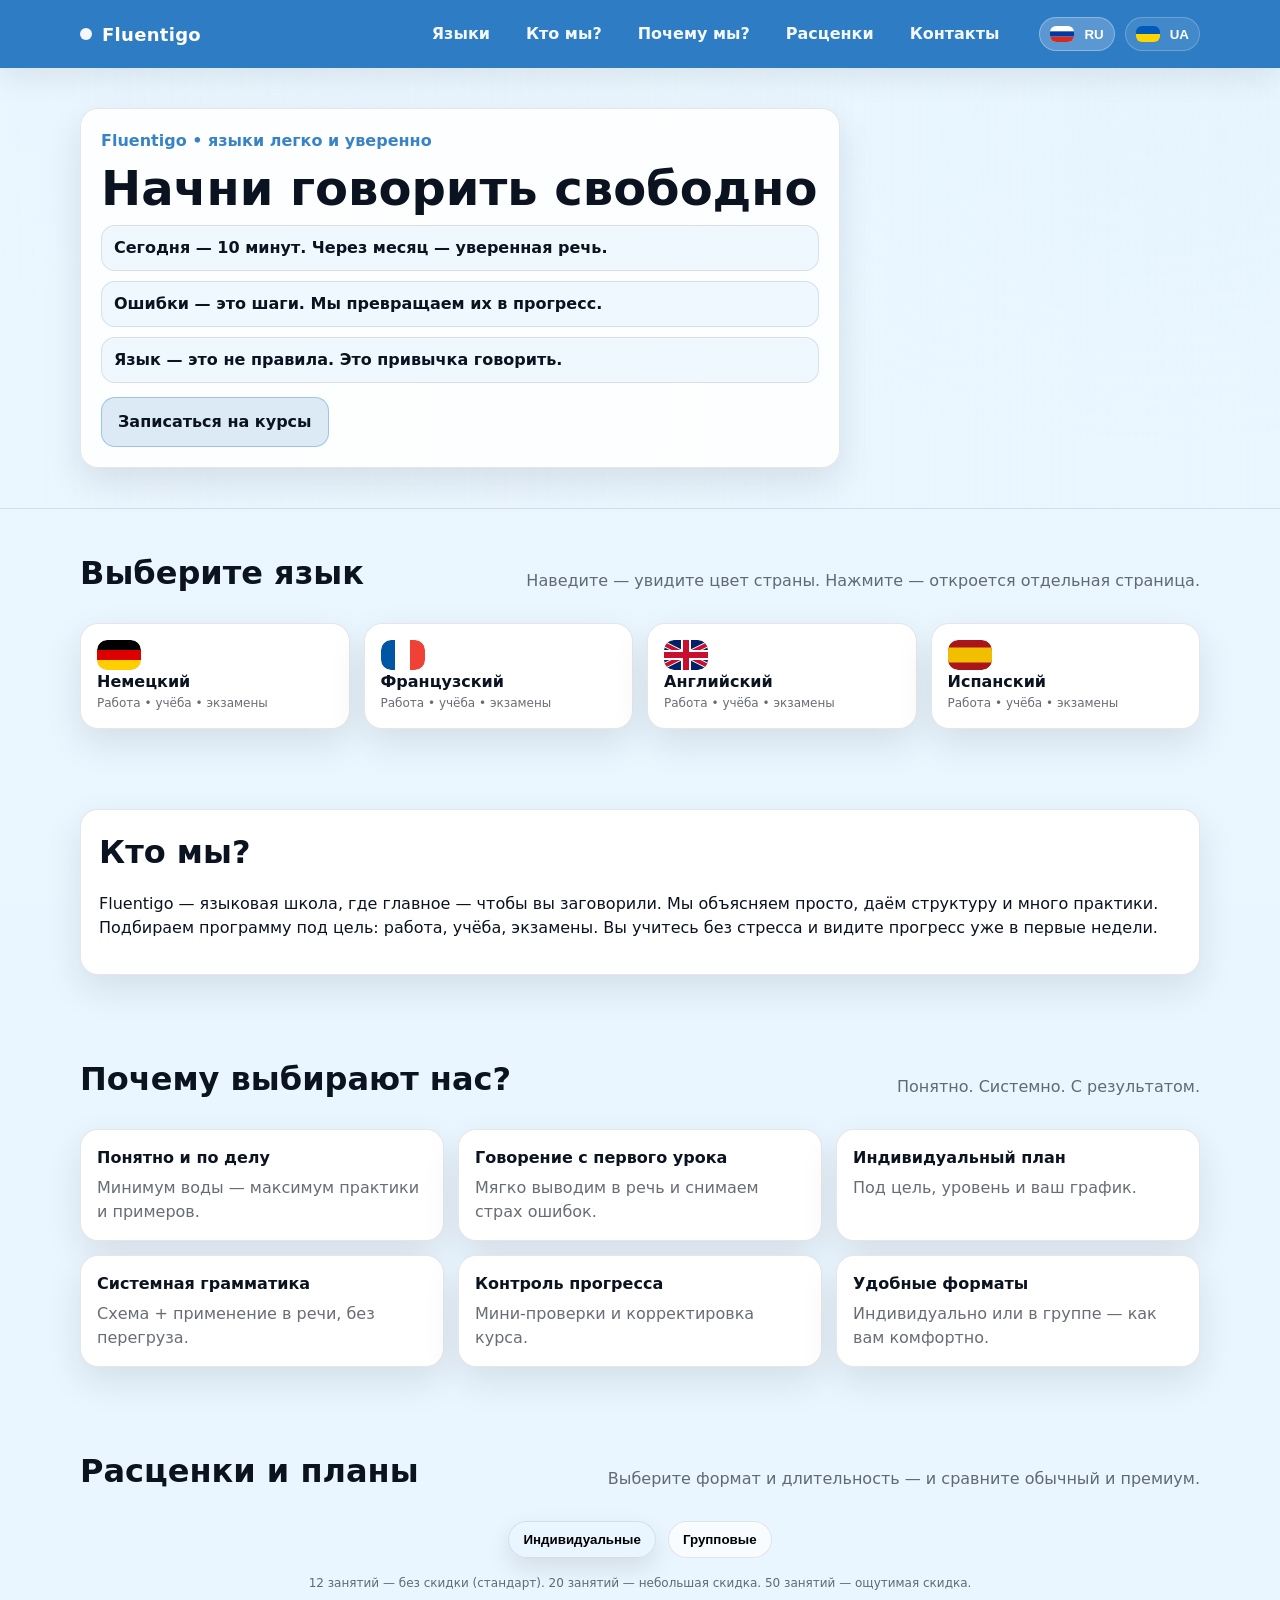
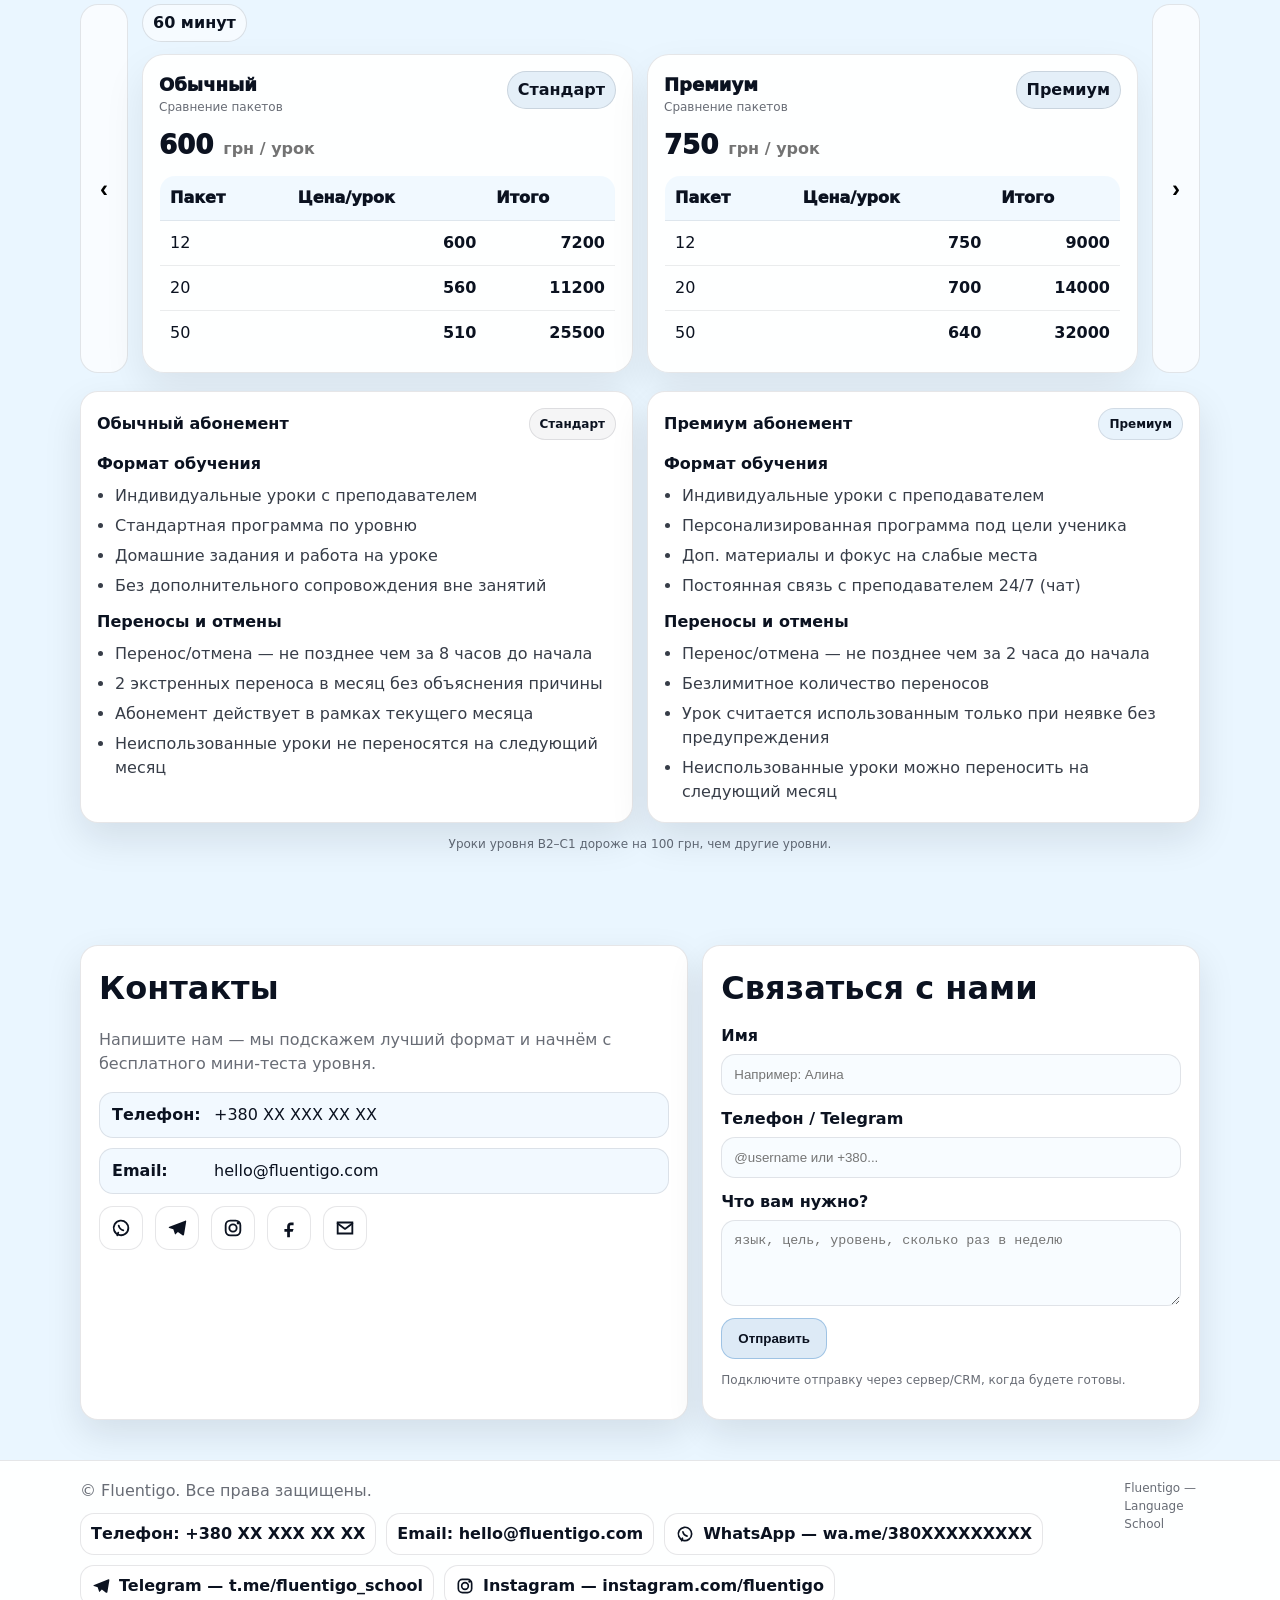
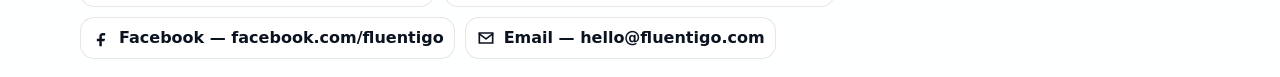
==== commit fd299635: "Add files via upload" ====
--- a/index.html
+++ b/index.html
@@ -5,6 +5,7 @@
   <meta name="viewport" content="width=device-width, initial-scale=1" />
   <title>Fluentigo — языковая школа</title>
   <link rel="stylesheet" href="./styles.css" />
+  <link rel="stylesheet" href="./mobile-fixes.css" />
 </head>
 
 <body>
@@ -53,7 +54,8 @@
           <div class="hero-quotes" id="heroQuotes"></div>
 
           <div class="hero-actions">
-            <a class="btn" href="#contact" data-i18n="btn_enroll">Записаться на курсы</a>
+            <!-- CTA goes to language selection (not contacts) -->
+            <a class="btn" href="#languages" data-i18n="btn_enroll">Записаться на курсы</a>
           </div>
         </div>
       </div>
@@ -62,8 +64,8 @@
     <section class="section" id="languages">
       <div class="container">
         <div class="section-head">
-          <h2>Выберите язык</h2>
-          <p class="muted">Наведите — увидите цвет страны. Нажмите — откроется отдельная страница.</p>
+          <h2 data-i18n="languages_title">Выберите язык</h2>
+          <p class="muted" data-i18n="languages_subtitle">Наведите — увидите цвет страны. Нажмите — откроется отдельная страница.</p>
         </div>
         <div class="lang-grid" id="langGrid"></div>
       </div>
@@ -81,8 +83,8 @@
     <section class="section" id="why">
       <div class="container">
         <div class="section-head">
-          <h2>Почему выбирают нас?</h2>
-          <p class="muted">Понятно. Системно. С результатом.</p>
+          <h2 data-i18n="why_title">Почему выбирают нас?</h2>
+          <p class="muted" data-i18n="why_subtitle">Понятно. Системно. С результатом.</p>
         </div>
         <div class="cards" id="whyCards"></div>
       </div>
@@ -122,7 +124,7 @@
     <section class="section" id="contact">
       <div class="container contact-grid">
         <div class="panel">
-          <h2>Контакты</h2>
+          <h2 data-i18n="contact_title">Контакты</h2>
           <p class="text muted" id="contactText"></p>
 
           <div class="contact-list" id="contactList"></div>
@@ -160,8 +162,6 @@
     </div>
   </footer>
 
-  <script src="./mobile-nav.js"></script>
-
   <script>
     const $ = (id) => document.getElementById(id);
 
@@ -209,12 +209,28 @@
       document.documentElement.lang = ui==='ua' ? 'uk' : 'ru';
       // tiny i18n for nav and pricing
       const I = {
-        ru: {nav_languages:'Языки',nav_about:'Кто мы?',nav_why:'Почему мы?',nav_pricing:'Расценки',nav_contact:'Контакты',
-             btn_enroll:'Записаться на курсы',
-             pricing_title:'Расценки и планы',pricing_subtitle:'Выберите формат и длительность — и сравните обычный и премиум.'},
-        ua: {nav_languages:'Мови',nav_about:'Хто ми?',nav_why:'Чому ми?',nav_pricing:'Ціни',nav_contact:'Контакти',
-             btn_enroll:'Записатися на курси',
-             pricing_title:'Ціни та плани',pricing_subtitle:'Оберіть формат і тривалість — та порівняйте звичайний і преміум.'}
+        ru: {
+          nav_languages:'Языки',nav_about:'Кто мы?',nav_why:'Почему мы?',nav_pricing:'Расценки',nav_contact:'Контакты',
+          btn_enroll:'Записаться на курсы',
+          languages_title:'Выберите язык',
+          languages_subtitle:'Наведите — увидите цвет страны. Нажмите — откроется отдельная страница.',
+          why_title:'Почему выбирают нас?',
+          why_subtitle:'Понятно. Системно. С результатом.',
+          contact_title:'Контакты',
+          pricing_title:'Расценки и планы',
+          pricing_subtitle:'Выберите формат и длительность — и сравните обычный и премиум.'
+        },
+        ua: {
+          nav_languages:'Мови',nav_about:'Хто ми?',nav_why:'Чому ми?',nav_pricing:'Ціни',nav_contact:'Контакти',
+          btn_enroll:'Записатися на курси',
+          languages_title:'Оберіть мову',
+          languages_subtitle:'Наведіть — побачите колір країни. Натисніть — відкриється окрема сторінка.',
+          why_title:'Чому обирають нас?',
+          why_subtitle:'Зрозуміло. Системно. З результатом.',
+          contact_title:'Контакти',
+          pricing_title:'Ціни та плани',
+          pricing_subtitle:'Оберіть формат і тривалість — та порівняйте звичайний і преміум.'
+        }
       };
       document.querySelectorAll('[data-i18n]').forEach(n=>{
         const k=n.getAttribute('data-i18n');
--- a/styles.css
+++ b/styles.css
@@ -13,22 +13,55 @@
 }
 
 *{ box-sizing: border-box; }
-html, body { height: 100%; margin: 0; padding: 0; }
+/*
+  IMPORTANT:
+  Don't force body to height:100% (viewport) — it can cause the page background
+  image/gradients to stop at the fold on long pages in some browsers.
+*/
+html{ height: 100%; margin: 0; padding: 0; scroll-behavior: smooth; }
+body{ margin: 0; padding: 0; }
+
+/* Fixed full-height background so the "curtain" and photo never end on long pages */
+html{
+  position: relative;
+  background: var(--page-bg);
+}
+
+/* Background photo */
+html::before{
+  content:"";
+  position: fixed;
+  inset: 0;
+  z-index: -2;
+  background: var(--page-bg-image), var(--page-bg);
+  background-repeat: no-repeat;
+  background-position: center;
+  background-size: cover;
+  pointer-events: none;
+}
+
+/* Soft curtain + light gradients on top of the photo */
+html::after{
+  content:"";
+  position: fixed;
+  inset: 0;
+  z-index: -1;
+  background:
+    linear-gradient(180deg, rgba(234,246,255,.72), rgba(234,246,255,.72)),
+    radial-gradient(900px 500px at 10% 0%, rgba(45,124,196,.14), transparent 60%),
+    radial-gradient(900px 500px at 90% 15%, rgba(122,211,255,.22), transparent 62%);
+  background-repeat: no-repeat;
+  background-position: center, 10% 0%, 90% 15%;
+  background-size: cover, auto, auto;
+  pointer-events: none;
+}
 
 body{
   min-height: 100vh;
   display: flex;
   flex-direction: column;
   font-family: system-ui, -apple-system, Segoe UI, Roboto, Arial, sans-serif;
-  background:
-    linear-gradient(180deg, rgba(234,246,255,.72), rgba(234,246,255,.72)),
-    var(--page-bg-image),
-    radial-gradient(900px 500px at 10% 0%, rgba(45,124,196,.14), transparent 60%),
-    radial-gradient(900px 500px at 90% 15%, rgba(122,211,255,.22), transparent 62%),
-    var(--page-bg);
-  background-repeat: no-repeat;
-  background-position: center, center, 10% 0%, 90% 15%, center;
-  background-size: cover, cover, auto, auto, auto;
+  background: transparent;
   color: var(--text);
   line-height: 1.5;
 }
@@ -261,9 +294,10 @@
   box-shadow: var(--shadow);
 }
 .teacher-top{ display:flex; gap: 10px; align-items:center; margin-bottom: 10px; }
+
 .avatar{
-  width: 44px; height: 44px;
-  border-radius: 16px;
+  width: 72px; height: 72px;
+  border-radius: 24px;
   display:grid; place-items:center;
   font-weight: 1000;
   background: rgba(45,124,196,.16);
@@ -277,7 +311,9 @@
   margin-top: auto;
   padding: 18px 0;
   border-top: 1px solid var(--line);
-  background: rgba(255,255,255,.55);
+  /* More solid footer so the background image doesn't "shine through" and look broken */
+  background: rgba(255,255,255,.92);
+  backdrop-filter: blur(8px);
 }
 .footer-row{ display:flex; align-items:flex-start; justify-content:space-between; gap: 12px; }
 
@@ -298,6 +334,73 @@
   font-weight: 800;
 }
 .footer-link:hover{ background: rgba(234,246,255,.95); }
+
+/* Footer social links show text */
+.footer-contacts .footer-link.social-icon{
+  width: auto;
+  height: auto;
+  justify-content: flex-start;
+}
+.footer-contacts .footer-link.social-icon svg{ width: 20px; height: 20px; }
+.footer-contacts .footer-link.social-icon span{
+  position: static;
+  width: auto;
+  height: auto;
+  overflow: visible;
+  clip: auto;
+}
+
+
+/* Footer social links show text */
+.footer-contacts .footer-link.social-icon{
+  width: auto;
+  height: auto;
+  justify-content: flex-start;
+}
+.footer-contacts .footer-link.social-icon svg{ width: 20px; height: 20px; }
+.footer-contacts .footer-link.social-icon span{
+  position: static;
+  width: auto;
+  height: auto;
+  overflow: visible;
+  clip: auto;
+}
+
+
+/* Footer social links show text */
+.footer-contacts .footer-link.social-icon{
+  width: auto;
+  height: auto;
+  justify-content: flex-start;
+}
+.footer-contacts .footer-link.social-icon svg{ width: 20px; height: 20px; }
+.footer-contacts .footer-link.social-icon span{
+  position: static;
+  width: auto;
+  height: auto;
+  overflow: visible;
+  clip: auto;
+}
+
+
+/* Footer social links with text (clickable) */
+.footer-contacts .footer-link.social-icon{
+  width: auto;
+  height: auto;
+  justify-content: flex-start;
+}
+.footer-contacts .footer-link.social-icon span{
+  position: static;
+  width: auto;
+  height: auto;
+  overflow: visible;
+  clip: auto;
+}
+.footer-contacts .footer-link.social-icon svg{
+  width: 18px;
+  height: 18px;
+}
+
 
 /* MODAL */
 .modal-backdrop{
@@ -755,13 +858,53 @@
   /* Teachers cards more compact */
   .teacher-card{ border-radius: 22px; }
   .teacher-top{ align-items: flex-start; }
-  .avatar{ border-radius: 18px; }
+  .avatar{ width: 68px; height: 68px; border-radius: 22px; }
 
   /* Contact list wraps better */
   .contact-item{ flex-wrap: wrap; }
   .contact-k{ min-width: auto; }
+  /* Footer socials: no long empty strips on mobile */
+  .footer-contacts{
+    display: grid;
+    grid-template-columns: 1fr;
+    gap: 10px;
+  }
+  /* Phone/email rows take full width */
+  .footer-contacts .footer-link:not(.social-icon){
+    grid-column: 1 / -1;
+  }
+  /* Social icons become compact buttons */
+  .footer-contacts .footer-link.social-icon{
+    justify-content: flex-start;
+    width: 100%;
+    height: auto;
+    padding: 10px 12px;
+  }
+
 }
 
 @media (max-width: 420px){
   .container{ width: calc(100% - 24px); }
 }
+
+
+/* Teacher photos (avatar) */
+.avatar{ position: relative; overflow: hidden; }
+.avatar img{ width:100%; height:100%; object-fit: cover; border-radius: inherit; display:block; }
+.avatar .initials{ position:absolute; inset:0; display:grid; place-items:center; }
+.avatar.has-photo .initials{ display:none; }
+
+/* Footer social links show text */
+.footer-contacts .footer-link.social-icon{
+  width: auto;
+  height: auto;
+  justify-content: flex-start;
+}
+.footer-contacts .footer-link.social-icon svg{ width: 20px; height: 20px; }
+.footer-contacts .footer-link.social-icon span{
+  position: static;
+  width: auto;
+  height: auto;
+  overflow: visible;
+  clip: auto;
+}
--- a/mobile-fixes.css
+++ b/mobile-fixes.css
@@ -0,0 +1,90 @@
+/*
+  Mobile Fixes for Fluentigo
+  - Burger menu reliability (CSS z-index / touch)
+  - Compact typography and spacing on phone
+  - Hide back button on language page on mobile
+  - Footer: stacked, clean layout (not one long row)
+*/
+
+/* Make sure burger button is always clickable */
+@media (max-width: 860px){
+  .topbar{ position: sticky; top: 0; z-index: 1000; }
+  .topbar-row{ position: relative; }
+  .menu-btn{ position: relative; z-index: 1100; -webkit-tap-highlight-color: transparent; }
+  .menu-btn, .menu-btn *{ pointer-events: auto; }
+}
+
+/* Compact mobile look (less "in your eyes") */
+@media (max-width: 860px){
+  body{ font-size: 14.5px; line-height: 1.35; }
+
+  /* Smaller headings vs default mobile settings in styles.css */
+  h1{ font-size: clamp(22px, 6.2vw, 30px) !important; }
+  h2{ font-size: clamp(18px, 5.2vw, 24px) !important; }
+  h3{ font-size: 16px !important; }
+
+  /* Reduce vertical whitespace */
+  .section{ padding: 18px 0 !important; }
+
+  /* Cards/panels more compact */
+  .panel{ padding: 14px !important; border-radius: 18px !important; }
+  .card{ padding: 13px !important; border-radius: 18px !important; }
+  .hero-card{ padding: 14px !important; border-radius: 20px !important; }
+
+  /* Buttons: still tappable, but not huge */
+  .btn{ padding: 10px 14px !important; border-radius: 14px !important; }
+  input, textarea{ padding: 10px 12px !important; }
+
+  /* Drawer menu: a bit tighter */
+  .topbar-actions{ padding: 14px !important; gap: 8px !important; }
+  .nav a{ padding: 10px 12px !important; border-radius: 14px !important; }
+
+  /* UI language pills inside drawer: smaller */
+  .ui-switch{ gap: 8px !important; }
+  .ui-pill{ padding: 7px 9px !important; gap: 8px !important; font-weight: 900; }
+  .ui-pill .flag-mini{ width: 22px !important; height: 15px !important; border-radius: 6px !important; }
+
+  /* Language page header: don't squeeze */
+  .lang-header{ flex-direction: column !important; align-items: flex-start !important; }
+  .lang-title{ gap: 10px !important; }
+  .lang-flag.big{ width: 44px !important; height: 34px !important; }
+  .lang-h1{ font-size: 22px !important; }
+
+  /* Hide BACK button on mobile (language.html) */
+  .lang-header > a.btn.btn-ghost{ display: none !important; }
+}
+
+/* Footer: clean stacked layout on mobile */
+@media (max-width: 860px){
+  .footer{ padding: 16px 0 !important; }
+  .footer-row{
+    flex-direction: column !important;
+    align-items: stretch !important;
+    gap: 12px !important;
+  }
+
+  /* Put the right text on a new line, smaller */
+  .footer-row > span.muted.tiny{
+    order: 3;
+    opacity: .75;
+  }
+
+  /* Contacts become nice blocks (not a long row) */
+  .footer-contacts{
+    display: grid !important;
+    grid-template-columns: 1fr !important;
+    gap: 10px !important;
+  }
+  .footer-link{
+    width: 100% !important;
+    justify-content: flex-start !important;
+    padding: 10px 12px !important;
+    border-radius: 14px !important;
+  }
+}
+
+/* Extra-tight phones */
+@media (max-width: 380px){
+  body{ font-size: 14px; }
+  .container{ width: calc(100% - 22px) !important; }
+}
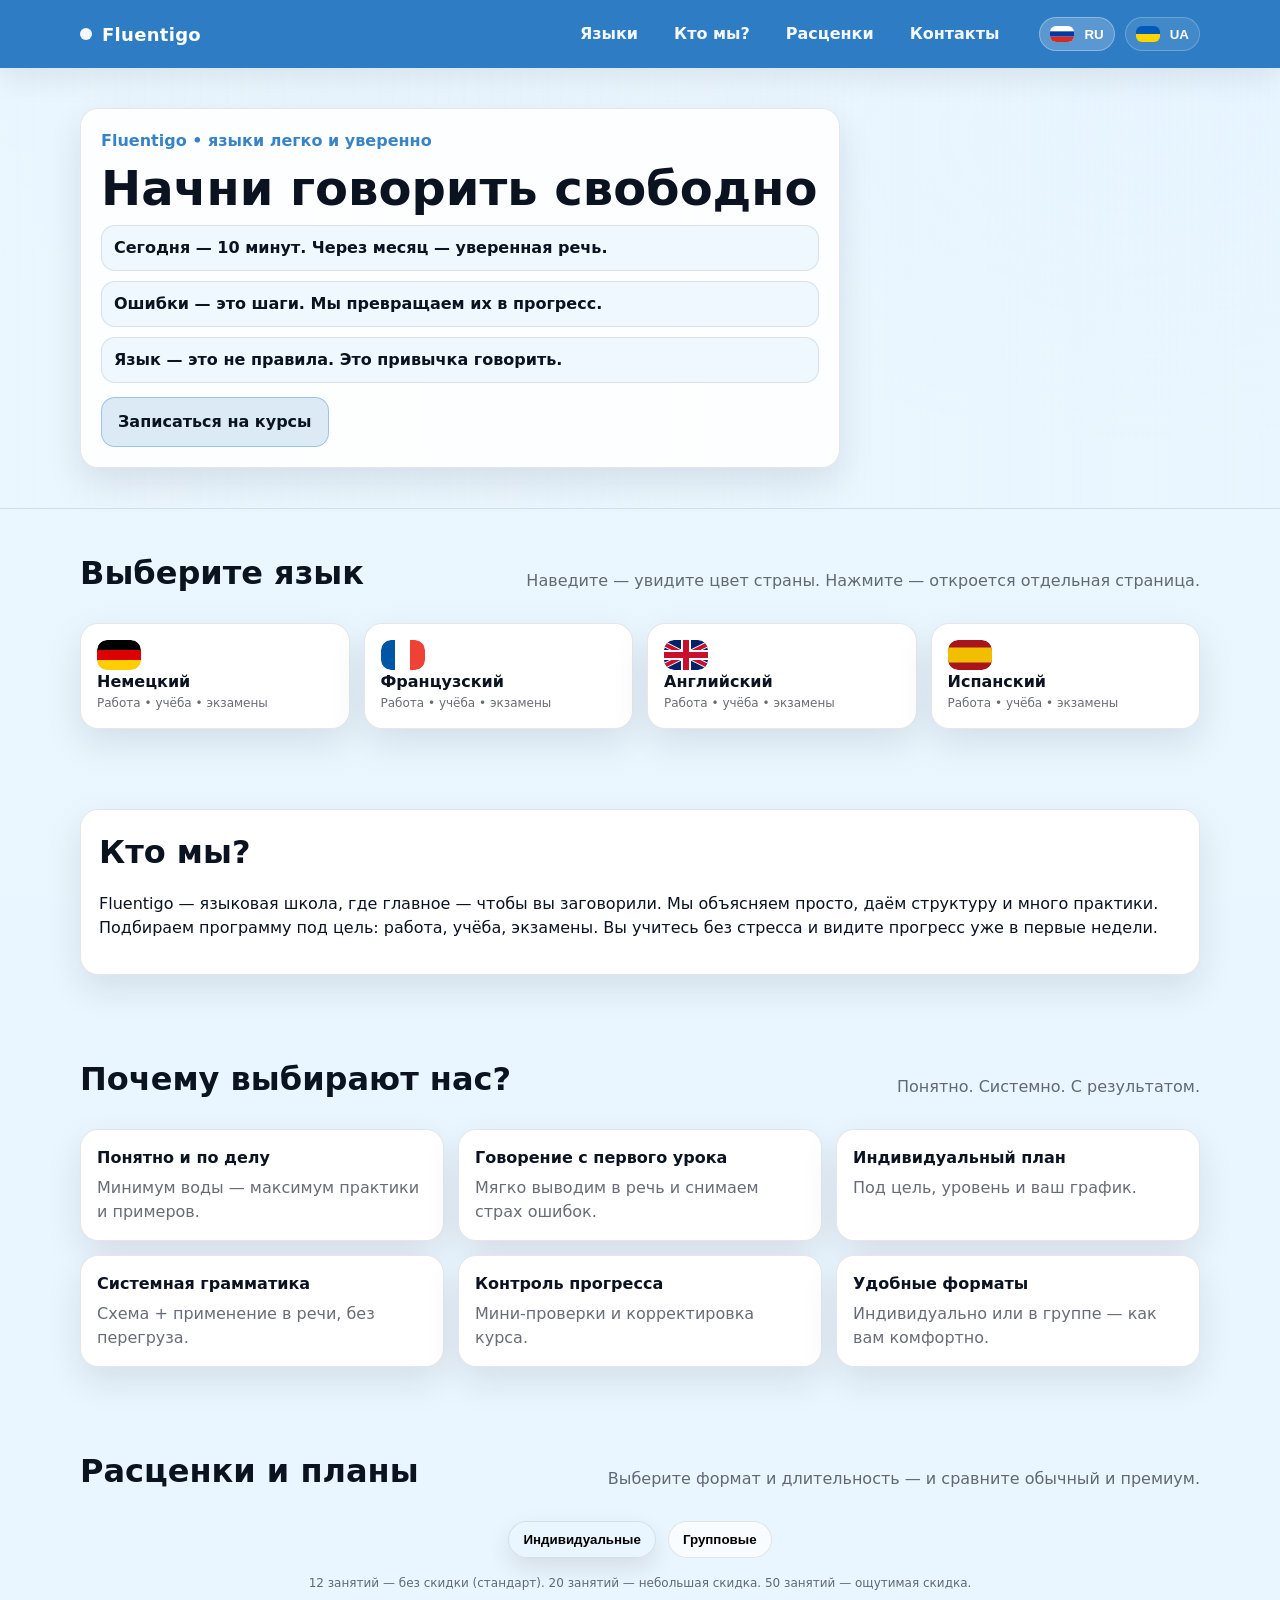
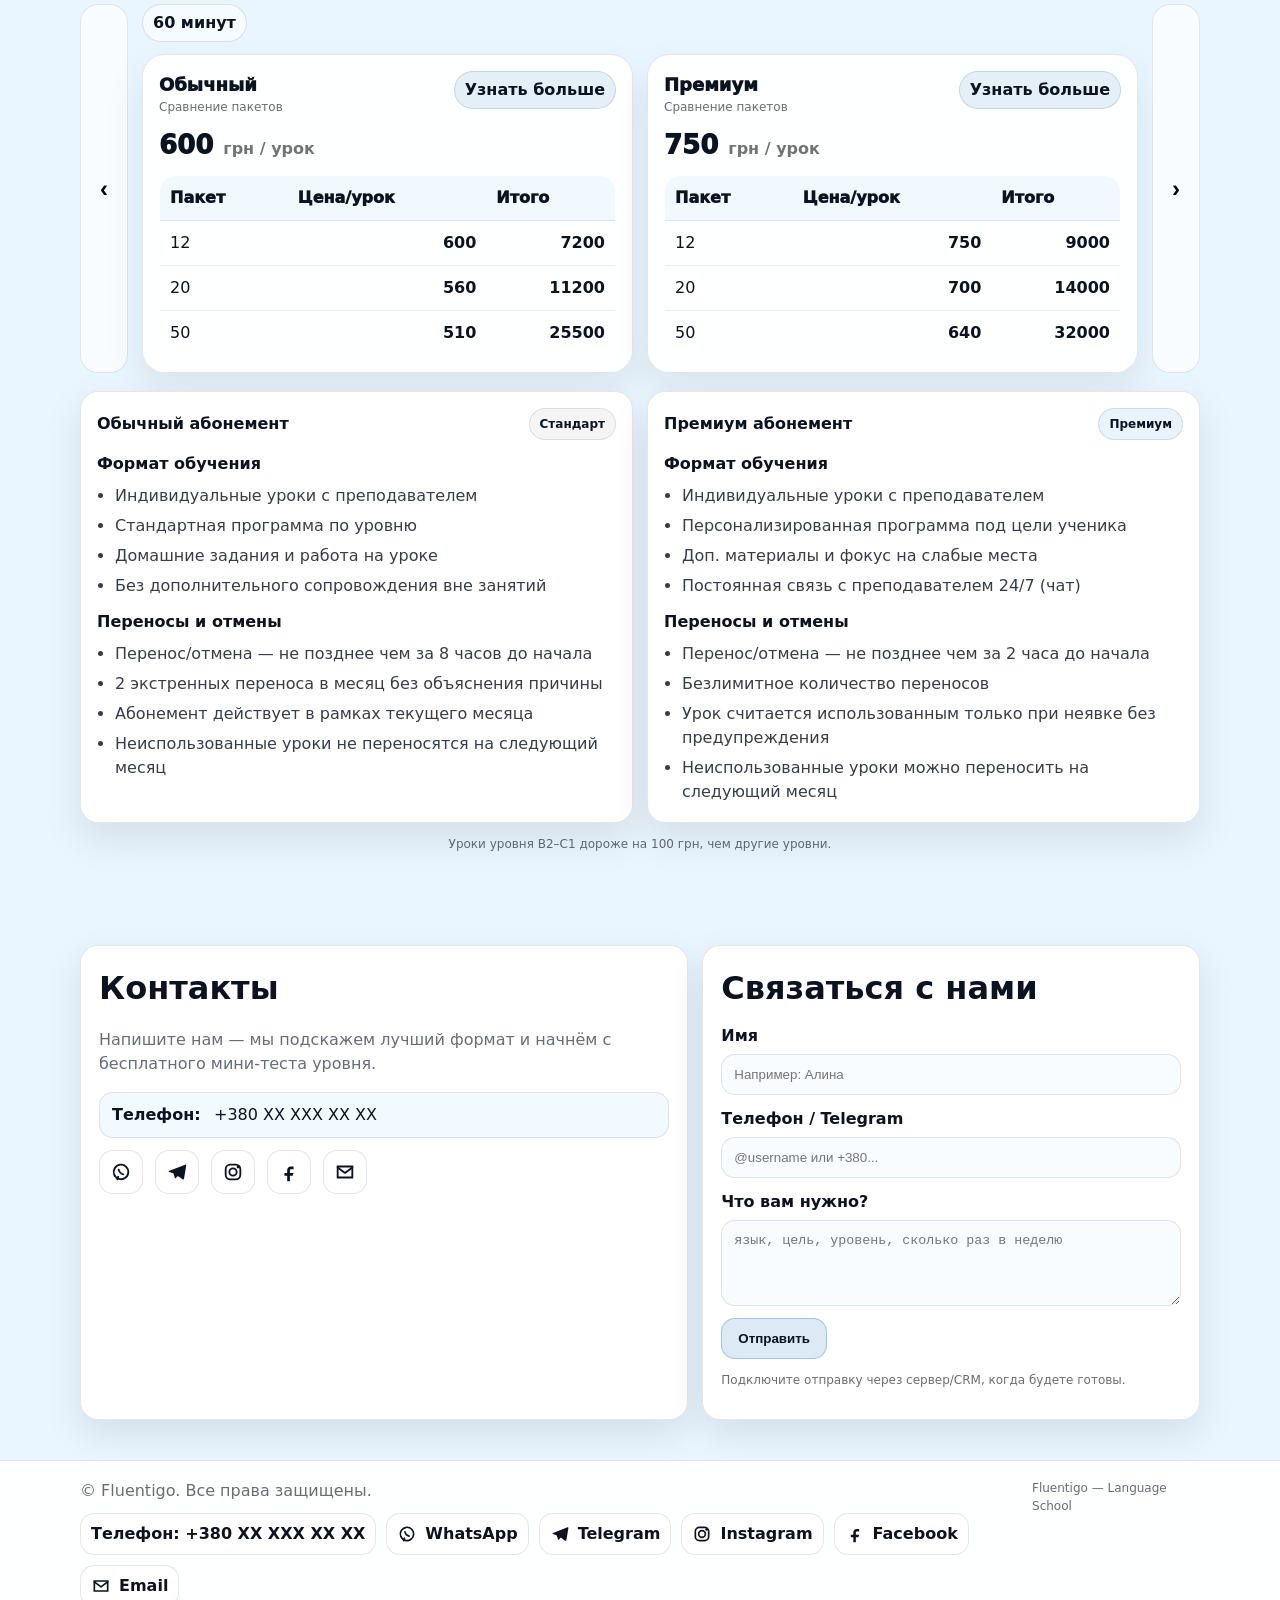
==== commit ec7cf6b0: "Add files via upload" ====
--- a/index.html
+++ b/index.html
@@ -6,6 +6,17 @@
   <title>Fluentigo — языковая школа</title>
   <link rel="stylesheet" href="./styles.css" />
   <link rel="stylesheet" href="./mobile-fixes.css" />
+
+  <style>
+    /* Better anchor positioning under fixed topbar */
+    html { scroll-behavior: smooth; }
+    /* Default fallback; JS will refine using --topbar-h */
+    section[id] { scroll-margin-top: calc(var(--topbar-h, 72px) + 14px); }
+    @media (max-width: 900px){
+      section[id] { scroll-margin-top: calc(var(--topbar-h, 64px) + 14px); }
+    }
+  </style>
+
 </head>
 
 <body>
@@ -18,11 +29,14 @@
 
       <!-- Desktop: inline. Mobile: turns into a right-side drawer (see styles.css) -->
       <div class="topbar-actions" aria-label="Меню">
+        <div class="drawer-top">
+          <button class="menu-close-btn" type="button" aria-label="Закрыть меню">✕</button>
+        </div>
+
         <nav class="nav" aria-label="Навигация">
           <a href="#languages" data-i18n="nav_languages">Языки</a>
           <a href="#about" data-i18n="nav_about">Кто мы?</a>
-          <a href="#why" data-i18n="nav_why">Почему мы?</a>
-          <a href="#pricing" data-i18n="nav_pricing">Расценки</a>
+<a href="#pricing" data-i18n="nav_pricing">Расценки</a>
           <a href="#contact" data-i18n="nav_contact">Контакты</a>
         </nav>
         <div class="ui-switch" aria-label="Выбор языка интерфейса">
@@ -108,6 +122,7 @@
 
           <div>
             <div class="duration-pill" id="durationPill">60 минут</div>
+            <div class="duration-tabs" id="durationTabs" aria-label="Длительность урока"></div>
             <div class="pricing-cards" id="pricingCards"></div>
           </div>
 
@@ -398,6 +413,19 @@
         const d = curDuration();
         const plans = P.types[type].plans[d];
         $('durationPill').textContent = `${d} ${ui==='ua' ? 'хвилин' : 'минут'}`;
+
+        // Mobile: duration tabs (60/45 etc.)
+        const tabs = $('durationTabs');
+        if (tabs){
+          const durations = P.types[type].durations;
+          tabs.innerHTML = '';
+          durations.slice(0,2).forEach((dur, i2)=>{
+            const b = el('button', {class:'duration-tab' + (String(dur)===d ? ' active':''), type:'button'}, [`${dur} ${ui==='ua' ? 'хв' : 'мин'}`]);
+            b.addEventListener('click', ()=>{ idx = i2; draw(); });
+            tabs.appendChild(b);
+          });
+        }
+
         $('discountNote').textContent = (P.discountNote?.[ui] || P.discountNote?.ru || '');
         $('pricingNote').textContent = (P.noteB2C1?.[ui] || P.noteB2C1?.ru || '');
 
@@ -405,8 +433,8 @@
         wrap.innerHTML = '';
 
         const cards = [
-          {key:'regular', title: ui==='ua' ? 'Звичайний' : 'Обычный', badge: ui==='ua' ? 'Стандарт' : 'Стандарт'},
-          {key:'premium', title: ui==='ua' ? 'Преміум' : 'Премиум', badge: ui==='ua' ? 'Преміум' : 'Премиум'}
+          {key:'regular', title: ui==='ua' ? 'Звичайний' : 'Обычный', badge: ui==='ua' ? 'Дізнатися більше' : 'Узнать больше', href: '#pricingBenefits'},
+          {key:'premium', title: ui==='ua' ? 'Преміум' : 'Премиум', badge: ui==='ua' ? 'Дізнатися більше' : 'Узнать больше', href: '#pricingBenefits'}
         ];
 
         cards.forEach(c=>{
@@ -417,7 +445,14 @@
               el('div', {class:'pc-title'}, [c.title]),
               el('div', {class:'muted tiny'}, [ui==='ua' ? 'Порівняння пакунків' : 'Сравнение пакетов'])
             ]),
-            el('div', {class:'pc-badge'}, [c.badge])
+            (function(){
+              const attrs = {class:'pc-badge pc-more', href: c.href};
+              if (!(String(c.href||'').startsWith('#'))){
+                attrs.target = '_blank';
+                attrs.rel = 'noopener';
+              }
+              return el('a', attrs, [c.badge]);
+            })()
           ]);
           card.appendChild(head);
 
@@ -456,19 +491,41 @@
 
         function benefitCard(obj, variant){
           const title = (obj?.title?.[ui] || obj?.title?.ru || '');
-          const card = el('div', { class: `benefit-card ${variant}` }, [
-            el('div', { class:'benefit-head' }, [
-              el('div', { class:'benefit-title' }, [title]),
-              el('div', { class:'benefit-tag' }, [variant==='premium' ? (ui==='ua'?'Преміум':'Премиум') : (ui==='ua'?'Стандарт':'Стандарт')])
-            ])
-          ]);
+          const isMobile = window.matchMedia('(max-width: 900px)').matches;
+
+          const body = el('div', { class:'benefit-body' });
 
           (obj.sections || []).forEach(sec=>{
-            card.appendChild(el('div', { class:'benefit-section' }, [
+            body.appendChild(el('div', { class:'benefit-section' }, [
               el('div', { class:'benefit-sub' }, [(sec.title?.[ui] || sec.title?.ru || '')]),
               el('ul', { class:'benefit-list' }, (sec.items?.[ui] || sec.items?.ru || []).map(t=> el('li', {}, [t])))
             ]));
           });
+
+          let toggleBtn = null;
+          if (isMobile){
+            // collapsed by default on mobile
+            body.style.display = 'none';
+            toggleBtn = el('button', { class:'benefit-toggle', type:'button' }, [ui==='ua' ? 'Розгорнути' : 'Развернуть']);
+            toggleBtn.addEventListener('click', ()=>{
+              const open = body.style.display !== 'none';
+              body.style.display = open ? 'none' : 'block';
+              toggleBtn.textContent = (open ? (ui==='ua' ? 'Розгорнути' : 'Развернуть') : (ui==='ua' ? 'Згорнути' : 'Свернуть'));
+            });
+          }
+
+          const tagText = variant==='premium' ? (ui==='ua'?'Преміум':'Премиум') : (ui==='ua'?'Стандарт':'Стандарт');
+
+          const headRight = isMobile ? toggleBtn : el('div', { class:'benefit-tag' }, [tagText]);
+
+          const card = el('div', { class: `benefit-card ${variant}` }, [
+            el('div', { class:'benefit-head' }, [
+              el('div', { class:'benefit-title' }, [title]),
+              headRight
+            ]),
+            body
+          ]);
+
           return card;
         }
 
@@ -487,7 +544,55 @@
       setType('individual');
     }
 
-    (async function init() {
+    
+    // --- Smooth anchor scrolling with topbar offset (prevents "half section visible")
+    function updateTopbarVar(){
+      const topbar = document.querySelector('.topbar');
+      const h = topbar ? topbar.offsetHeight : 72;
+      document.documentElement.style.setProperty('--topbar-h', h + 'px');
+      return h;
+    }
+
+    function scrollToHash(hash){
+      if (!hash || hash === '#') return;
+      const target = document.querySelector(hash);
+      if (!target) return;
+      const h = updateTopbarVar();
+      const y = target.getBoundingClientRect().top + window.pageYOffset - (h + 12);
+      window.scrollTo({ top: Math.max(0, y), behavior: 'smooth' });
+    }
+
+    function bindAnchorScrolling(){
+      // Intercept in-page anchor clicks
+      document.querySelectorAll('a[href^="#"]').forEach(a=>{
+        a.addEventListener('click', (e)=>{
+          const href = a.getAttribute('href');
+          if (!href || href === '#') return;
+          e.preventDefault();
+          history.pushState(null, '', href);
+          scrollToHash(href);
+
+          // If mobile drawer is open, close it (mobile-nav.js handles classes; we just click close if present)
+          const closeBtn = document.querySelector('.menu-close-btn');
+          if (closeBtn && getComputedStyle(closeBtn).display !== 'none') {
+            closeBtn.click();
+          }
+        });
+      });
+
+      // On back/forward hash changes
+      window.addEventListener('hashchange', ()=> scrollToHash(location.hash));
+      // On load with hash
+      if (location.hash) {
+        // delay to ensure layout rendered
+        setTimeout(()=> scrollToHash(location.hash), 50);
+      }
+      // Keep offset correct on resize/orientation change
+      window.addEventListener('resize', ()=> updateTopbarVar());
+      updateTopbarVar();
+    }
+
+(async function init() {
       const res = await fetch('./data.json', { cache: 'no-store' });
       const data = await res.json();
       setUI(getUI());
@@ -495,6 +600,7 @@
       $('uiUa').addEventListener('click', ()=>{ location.search = '?ui=ua'; });
       renderHome(data);
       renderPricing(data);
+      bindAnchorScrolling();
     })().catch(console.error);
   </script>
 
--- a/styles.css
+++ b/styles.css
@@ -908,3 +908,11 @@
   overflow: visible;
   clip: auto;
 }
+
+
+/* Pricing 'Learn more' button */
+.pc-badge.pc-more{ text-decoration:none; cursor:pointer; }
+.pc-badge.pc-more:hover{ filter: brightness(0.98); }
+
+/* Mobile benefit accordion toggle */
+.benefit-toggle{ border:1px solid rgba(0,0,0,.12); background:#fff; border-radius:999px; padding:8px 12px; font-weight:700; }
--- a/mobile-fixes.css
+++ b/mobile-fixes.css
@@ -88,3 +88,42 @@
   body{ font-size: 14px; }
   .container{ width: calc(100% - 22px) !important; }
 }
+
+
+/* Mobile drawer close button (shown only on phones) */
+.menu-close-btn{ display:none; }
+.drawer-top{ display:none; }
+@media (max-width: 860px){
+  .drawer-top{ display:flex; justify-content:flex-end; }
+  .menu-close-btn{
+    display:inline-grid;
+    place-items:center;
+    width:44px;
+    height:44px;
+    border-radius:16px;
+    border:1px solid rgba(11,18,32,.12);
+    background: rgba(234,246,255,.85);
+    color: var(--text);
+    font-weight: 900;
+    cursor:pointer;
+  }
+}
+
+
+/* Pricing: on mobile use duration tabs (no arrows) */
+.duration-tabs{ display:none; }
+.duration-tab{
+  flex:1;
+  padding: 10px 12px;
+  border-radius: 999px;
+  border: 1px solid rgba(11,18,32,.12);
+  background: rgba(234,246,255,.65);
+  font-weight: 900;
+  cursor:pointer;
+}
+.duration-tab.active{ background: rgba(45,124,196,.16); }
+@media (max-width: 860px){
+  .pricing-carousel .carousel-arrow{ display:none !important; }
+  .duration-pill{ display:none !important; }
+  .duration-tabs{ display:flex; gap: 10px; justify-content: center; margin-bottom: 10px; }
+}
